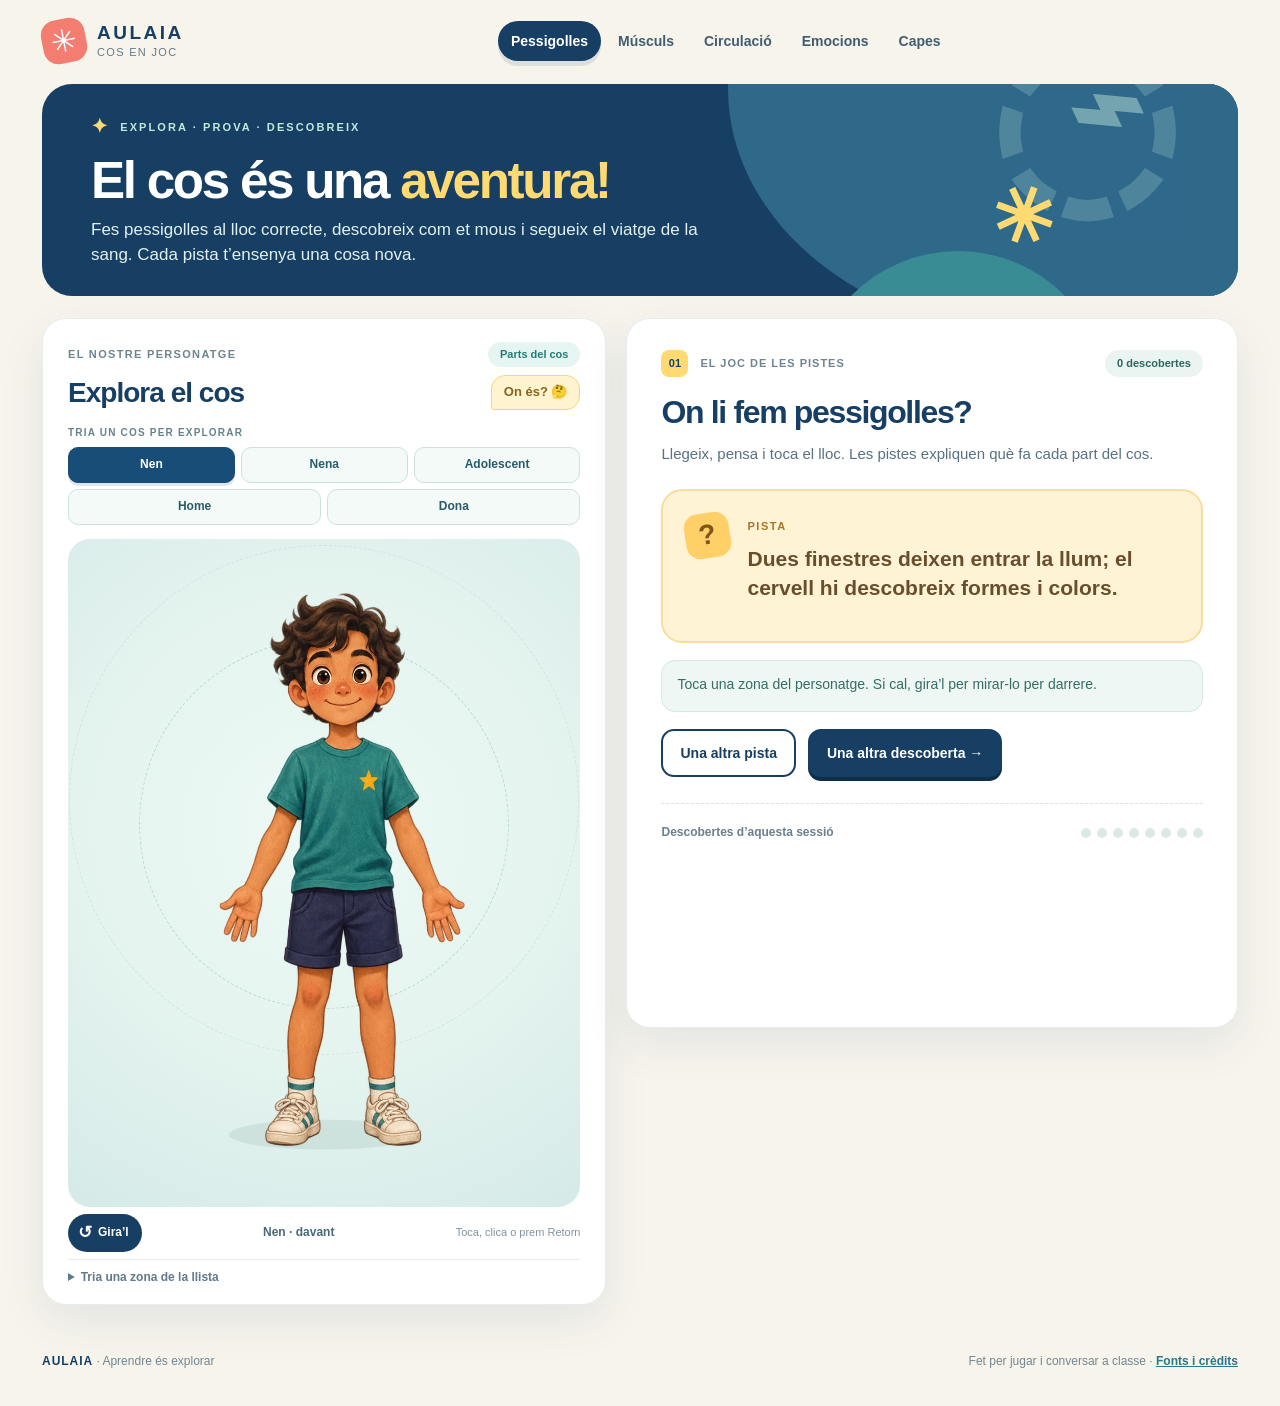
==== index.html @ cc62482b "Redraw characters and add five body choices" ====
<!doctype html>
<html lang="ca">
<head>
  <meta charset="utf-8">
  <meta name="viewport" content="width=device-width, initial-scale=1, viewport-fit=cover">
  <meta name="theme-color" content="#184d77">
  <meta name="description" content="Descobreix el cos humà jugant: pistes, músculs, circulació, emocions i capes creades per tu.">
  <link rel="manifest" href="./manifest.webmanifest">
  <link rel="icon" type="image/svg+xml" href="./icons/icon.svg">
  <link rel="apple-touch-icon" href="./icons/icon-192.png">
  <link rel="stylesheet" href="./styles.css">
  <title>Cos en joc · AULAIA</title>
</head>
<body data-mode="tickle">
  <a class="skip-link" href="#main">Salta al contingut</a>
  <header class="site-header">
    <div class="brand" aria-label="AULAIA, Cos en joc">
      <span class="brand-mark" aria-hidden="true">✳</span>
      <span class="brand-text"><strong>AULAIA</strong><small>Cos en joc</small></span>
    </div>
    <nav class="top-nav" aria-label="Activitats">
      <button class="nav-button is-active" type="button" data-mode="tickle" aria-current="page">Pessigolles</button>
      <button class="nav-button" type="button" data-mode="muscles">Músculs</button>
      <button class="nav-button" type="button" data-mode="circulation">Circulació</button>
      <button class="nav-button" type="button" data-mode="emotions">Emocions</button>
      <button class="nav-button" type="button" data-mode="layers">Capes</button>
    </nav>
    <button id="installButton" class="install-button" type="button" hidden>Instal·la l’app ↗</button>
  </header>

  <main id="main">
    <section class="hero" aria-label="Presentació">
      <div class="hero-copy">
        <div class="eyebrow"><span class="sparkle">✦</span> EXPLORA · PROVA · DESCOBREIX</div>
        <h1>El cos és una <em>aventura!</em></h1>
        <p>Fes pessigolles al lloc correcte, descobreix com et mous i segueix el viatge de la sang. Cada pista t’ensenya una cosa nova.</p>
      </div>
      <div class="hero-doodles" aria-hidden="true"><span>◌</span><span>✳</span><span>⌁</span></div>
    </section>

    <div class="app-layout">
      <section class="figure-card" aria-labelledby="figureTitle">
        <div class="card-topline"><span class="mini-label">EL NOSTRE PERSONATGE</span><span id="layerBadge" class="layer-badge">Parts del cos</span></div>
        <div class="figure-title-row"><h2 id="figureTitle">Explora el cos</h2><span class="figure-speech" id="figureSpeech" aria-live="polite">Hola! 👋</span></div>
        <div class="person-picker" role="group" aria-label="Tria el cos que vols explorar">
          <span class="person-picker-label">TRIA UN COS PER EXPLORAR</span>
          <button class="person-option is-active" type="button" data-person="nen" aria-pressed="true">Nen</button>
          <button class="person-option" type="button" data-person="nena" aria-pressed="false">Nena</button>
          <button class="person-option" type="button" data-person="adolescent" aria-pressed="false">Adolescent</button>
          <button class="person-option" type="button" data-person="home" aria-pressed="false">Home</button>
          <button class="person-option" type="button" data-person="dona" aria-pressed="false">Dona</button>
        </div>
        <div class="mobile-prompt" id="mobilePrompt"><div class="mobile-prompt-head"><span>PISTA PER TOCAR</span><button id="mobileExtraHintButton" type="button">＋ pista</button></div><p id="mobileClueText"></p><div id="mobileClueFeedback" class="mobile-feedback" role="status" aria-live="polite"></div><button id="mobileNextClueButton" class="mobile-next" type="button">Una altra descoberta →</button></div>
        <div class="body-stage" id="bodyStage" data-layer="body" data-view="front">
          <div class="stage-orbit orbit-one" aria-hidden="true"></div>
          <div class="stage-orbit orbit-two" aria-hidden="true"></div>
          <svg id="bodySvg" class="body-svg" viewBox="0 0 420 610" role="img" aria-labelledby="svgTitle svgDesc">
            <title id="svgTitle">Personatge del cos humà</title>
            <desc id="svgDesc">Toca una zona del personatge per respondre a la pista. Pots girar-lo per veure l’esquena.</desc>
            <defs>
              <linearGradient id="skin" x1="0" x2="1" y1="0" y2="1"><stop stop-color="#f4bd92"/><stop offset="1" stop-color="#e9a97e"/></linearGradient>
              <linearGradient id="shirt" x1="0" x2="1" y1="0" y2="1"><stop stop-color="#80d7c7"/><stop offset="1" stop-color="#55b9b5"/></linearGradient>
              <linearGradient id="shorts" x1="0" x2="1" y1="0" y2="1"><stop stop-color="#265f91"/><stop offset="1" stop-color="#184d77"/></linearGradient>
              <filter id="softShadow" x="-40%" y="-40%" width="180%" height="180%"><feDropShadow dx="0" dy="8" stdDeviation="8" flood-color="#184d77" flood-opacity=".16"/></filter>
            </defs>
            <ellipse cx="210" cy="585" rx="102" ry="16" fill="#c7ddd8" opacity=".7"/>
            <g id="frontArt" class="view-art">
              <svg class="character-frame" x="0" y="0" width="420" height="610" viewBox="0 0 768 1024" preserveAspectRatio="none"><image id="frontCharacter" class="character-art" href="./characters/nen.webp" x="0" y="0" width="1536" height="1024" preserveAspectRatio="none"/></svg>
              <g class="muscle-overlay" aria-hidden="true">
                <path class="muscle-shape muscle-deltoid" d="M159 153 Q147 163 140 188 Q151 203 164 204 L178 165 Z M259 153 Q272 163 279 188 Q269 203 255 204 L242 165 Z"/>
                <path class="muscle-shape muscle-biceps" d="M138 195 Q130 224 119 259 L134 266 Q147 235 153 210 Z M281 195 Q289 224 300 259 L285 266 Q272 235 266 210 Z"/>
                <path class="muscle-shape muscle-serratus" d="M170 203 L187 214 L180 229 L190 236 L181 250 L167 244 Z M250 203 L233 214 L240 229 L230 236 L239 250 L253 244 Z"/>
                <path class="muscle-shape muscle-forearm" d="M107 291 Q101 318 104 337 L121 341 Q128 316 126 293 Z M313 291 Q319 318 316 337 L299 341 Q292 316 294 293 Z"/>
                <path class="muscle-shape muscle-quads" d="M164 393 Q184 387 205 393 L203 446 Q187 453 169 446 Z M217 393 Q237 387 258 393 L253 446 Q235 453 219 446 Z"/>
              </g>
              <g class="circulation-overlay" aria-hidden="true">
                <path class="vessel vessel-red" d="M218 198 C225 168 228 145 231 120 M218 198 C252 197 296 225 313 279 L338 344 M218 200 C202 254 181 323 174 394 L173 549 M218 200 C235 253 247 321 249 394 L249 549 M214 200 C180 196 131 220 111 278 L82 344"/>
                <path class="vessel vessel-blue" d="M203 198 C195 169 192 145 190 120 M203 198 C169 197 122 220 108 278 L78 344 M203 200 C190 250 169 321 167 394 L166 549 M203 200 C219 251 238 321 241 394 L242 549 M206 200 C244 202 295 225 312 278 L341 344"/>
                <path d="M191 189 Q182 169 190 157 Q201 148 207 165 L208 192Z M226 190 Q237 171 229 157 Q218 149 213 165 L212 192Z" fill="#d4f0ee" stroke="#53b6b5" stroke-width="2"/>
                <path d="M210 199 C194 178 183 202 210 223 C237 202 226 178 210 199Z" fill="#ea6a65" stroke="#af494b" stroke-width="2"/>
                <g class="blood-motion"><circle r="5" fill="#4f82c3"><animateMotion class="flow-particle" dur="1.2s" repeatCount="indefinite" path="M166 549 C170 430 185 297 203 198"/></circle><circle r="5" fill="#4f82c3"><animateMotion class="flow-particle" dur="1.2s" repeatCount="indefinite" path="M203 198 C182 182 180 161 190 150"/></circle><circle r="5" fill="#ef6d68"><animateMotion class="flow-particle" dur="1.2s" repeatCount="indefinite" path="M229 151 C240 168 230 189 218 200"/></circle><circle r="5" fill="#ef6d68"><animateMotion class="flow-particle" dur="1.2s" repeatCount="indefinite" path="M218 200 C235 310 250 440 249 549"/></circle></g>
              </g>
              <g class="brain-overlay" aria-hidden="true"><path d="M177 61 Q172 41 191 38 Q201 30 211 36 Q225 31 235 44 Q248 48 244 64 Q252 78 236 87 Q230 100 214 94 Q201 101 188 91 Q172 88 176 73 Z" fill="#ed8e9e" stroke="#ae5c70" stroke-width="2"/><path d="M210 37 Q207 53 212 65 Q207 79 214 93 M185 56 Q198 53 198 68 M228 50 Q221 62 232 73" fill="none" stroke="#ae5c70" stroke-width="2" stroke-linecap="round"/></g>
            </g>
            <g id="backArt" class="view-art" aria-hidden="true">
              <svg class="character-frame" x="0" y="0" width="420" height="610" viewBox="768 0 768 1024" preserveAspectRatio="none"><image id="backCharacter" class="character-art" href="./characters/nen.webp" x="0" y="0" width="1536" height="1024" preserveAspectRatio="none"/></svg>
              <g class="muscle-overlay" aria-hidden="true"><path class="muscle-shape muscle-trapezius" d="M184 142 Q208 166 236 142 L258 188 L212 218 L162 188Z"/><path class="muscle-shape muscle-triceps" d="M137 196 L155 212 L130 269 L113 258Z M283 196 L265 212 L290 269 L307 258Z"/><path class="muscle-shape muscle-glutes" d="M164 331 Q186 322 208 339 L207 391 Q183 395 164 377Z M212 339 Q234 322 256 331 L256 377 Q237 395 213 391Z"/><path class="muscle-shape muscle-calves" d="M164 460 Q177 455 192 461 L188 539 L165 539Z M228 461 Q243 455 256 460 L255 539 L232 539Z"/></g>
              <g class="circulation-overlay" aria-hidden="true"><path class="vessel vessel-red" d="M218 198 C225 168 228 145 231 120 M218 198 C252 197 296 225 313 279 L338 344 M218 200 C202 254 181 323 174 394 L173 549 M218 200 C235 253 247 321 249 394 L249 549 M214 200 C180 196 131 220 111 278 L82 344"/><path class="vessel vessel-blue" d="M203 198 C195 169 192 145 190 120 M203 198 C169 197 122 220 108 278 L78 344 M203 200 C190 250 169 321 167 394 L166 549 M203 200 C219 251 238 321 241 394 L242 549 M206 200 C244 202 295 225 312 278 L341 344"/><path d="M210 199 C194 178 183 202 210 223 C237 202 226 178 210 199Z" fill="#ea6a65" stroke="#af494b" stroke-width="2"/><g class="blood-motion"><circle r="5" fill="#4f82c3"><animateMotion class="flow-particle" dur="1.2s" repeatCount="indefinite" path="M166 549 C170 430 185 297 203 198"/></circle><circle r="5" fill="#4f82c3"><animateMotion class="flow-particle" dur="1.2s" repeatCount="indefinite" path="M203 198 C182 182 180 161 190 150"/></circle><circle r="5" fill="#ef6d68"><animateMotion class="flow-particle" dur="1.2s" repeatCount="indefinite" path="M229 151 C240 168 230 189 218 200"/></circle><circle r="5" fill="#ef6d68"><animateMotion class="flow-particle" dur="1.2s" repeatCount="indefinite" path="M218 200 C235 310 250 440 249 549"/></circle></g></g>
            </g>
            <g id="customMarkers" aria-hidden="true"></g>
            <g id="hotspots"></g>
          </svg>
          <div class="tickle-pop" aria-hidden="true">He-he! ✨</div>
        </div>
        <div class="figure-footer">
          <button id="turnButton" class="round-action" type="button" aria-label="Gira el personatge">↺ <span>Gira’l</span></button>
          <span id="viewLabel" class="view-label">Nen · davant</span>
          <span class="figure-hint">Toca, clica o prem Retorn</span>
        </div>
        <details class="accessible-zones"><summary>Tria una zona de la llista</summary><div id="zoneButtons" class="zone-buttons"></div></details>
      </section>

      <div class="activity-column">
        <section id="ticklePanel" class="activity-panel" data-panel="tickle" aria-labelledby="tickleTitle">
          <div class="activity-kicker"><span class="number-pill">01</span> EL JOC DE LES PISTES <span class="score-pill" id="scorePill">0 descobertes</span></div>
          <h2 id="tickleTitle">On li fem pessigolles?</h2>
          <p class="panel-lead">Llegeix, pensa i toca el lloc. Les pistes expliquen què fa cada part del cos.</p>
          <div class="clue-card"><div class="clue-icon" aria-hidden="true">?</div><div><span class="clue-label">PISTA</span><p id="clueText"></p></div></div>
          <div id="clueFeedback" class="feedback" role="status" aria-live="polite">Toca una zona del personatge.</div>
          <div class="panel-actions"><button id="extraHintButton" class="secondary-button" type="button">Una altra pista</button><button id="nextClueButton" class="primary-button" type="button">Una altra descoberta →</button></div>
          <div class="progress-row"><span>Descobertes d’aquesta sessió</span><div id="progressDots" class="progress-dots" aria-hidden="true"></div></div>
        </section>

        <section id="musclesPanel" class="activity-panel" data-panel="muscles" aria-labelledby="musclesTitle" hidden>
          <div class="activity-kicker"><span class="number-pill">02</span> COM ENS MOVEM</div>
          <h2 id="musclesTitle">El pot de galetes és dalt de tot!</h2>
          <p class="panel-lead">Un moviment necessita un equip de músculs. Tria els que hi ajuden en cada moment.</p>
          <div class="story-strip"><span aria-hidden="true">🍪</span><p id="muscleStory"></p></div>
          <div class="step-tabs" role="group" aria-label="Moments del moviment"><button id="muscleStep1" class="step-button is-active" type="button" data-step="0">1 · Arribar-hi</button><button id="muscleStep2" class="step-button" type="button" data-step="1">2 · Agafar i acostar</button></div>
          <fieldset class="muscle-options"><legend id="muscleQuestion">Quins músculs t’ajuden?</legend><div id="muscleChoices" class="choice-grid"></div></fieldset>
          <button id="checkMusclesButton" class="primary-button full" type="button">Comprova l’equip →</button>
          <div id="muscleFeedback" class="feedback muscle-feedback" role="status" aria-live="polite">Pots seleccionar més d’una resposta.</div>
          <p class="tiny-note">Parlem dels músculs principals d’aquest gest; el cos en fa treballar molts més.</p>
        </section>

        <section id="circulationPanel" class="activity-panel" data-panel="circulation" aria-labelledby="circulationTitle" hidden>
          <div class="activity-kicker"><span class="number-pill">03</span> EL VIATGE DE LA SANG</div>
          <h2 id="circulationTitle">Un circuit que no s’atura</h2>
          <p class="panel-lead">El cor empeny la sang cap als pulmons i cap a tot el cos. Mou el control per veure com canvia el ritme dels batecs.</p>
          <div class="heart-control"><div class="heart-pulse" aria-hidden="true">♥</div><div class="rate-readout"><strong><span id="bpmValue">90</span> <small>bpm</small></strong><span>batecs per minut</span></div><input id="bpmSlider" type="range" min="60" max="150" value="90" step="5" aria-label="Batecs per minut"><div class="slider-labels"><span>més tranquil</span><span>més ràpid</span></div></div>
          <div class="flow-card" aria-label="Camí simplificat de la sang"><div class="flow-line flow-blue"><span>Cos</span><b>→</b><span>Venes</span><b>→</b><span>Cor dret</span><b>→</b><span>Artèria pulmonar</span><b>→</b><span>Pulmons</span></div><div class="flow-line flow-red"><span>Pulmons</span><b>→</b><span>Venes pulmonars</span><b>→</b><span>Cor esquerre</span><b>→</b><span>Artèries</span><b>→</b><span>Cos</span></div></div>
          <div class="fact-box"><strong>Sabies que…?</strong><p id="bpmFact">El cor batega una vegada i una altra. Si el ritme canvia, el recorregut de la sang continua sent el mateix.</p></div>
          <p class="tiny-note">Les artèries surten del cor i les venes hi tornen. El blau i el vermell són colors d’un esquema: la sang no és blava. El control és una simulació, no una mesura del teu pols.</p>
        </section>

        <section id="emotionsPanel" class="activity-panel" data-panel="emotions" aria-labelledby="emotionsTitle" hidden>
          <div class="activity-kicker"><span class="number-pill">04</span> CERVELL I EMOCIONS</div>
          <h2 id="emotionsTitle">Un soroll al pati! Què passa?</h2>
          <p class="panel-lead">Cau una pilota i fa un soroll fort. Diverses parts del cervell comparteixen informació. Relaciona cada pista amb la seva tasca.</p>
          <div class="brain-situation"><span aria-hidden="true">💥</span><span>«PAM!» Una pilota ha caigut darrere teu.</span></div>
          <div id="brainMatch" class="brain-match"></div>
          <button id="checkBrainButton" class="primary-button full" type="button">Comprova les relacions →</button>
          <div id="brainFeedback" class="feedback" role="status" aria-live="polite">Tria una resposta per a cada part.</div>
          <div class="fact-box"><strong>Una idea important</strong><p>Les emocions no tenen un únic “botó”. El cervell treballa en xarxa i el cos també ens dona pistes, com un batec més ràpid.</p></div>
        </section>

        <section id="layersPanel" class="activity-panel" data-panel="layers" aria-labelledby="layersTitle" hidden>
          <div class="activity-kicker"><span class="number-pill">05</span> EL TEU LABORATORI</div>
          <h2 id="layersTitle">Mira el cos per capes</h2>
          <p class="panel-lead">Cada capa és una manera de mirar el mateix cos. També pots inventar-ne una i posar-hi punts d’aprenentatge.</p>
          <div id="layerList" class="layer-list"></div>
          <div id="layerDetail" class="layer-detail"></div>
          <details class="create-layer"><summary>＋ Crea una capa nova</summary><form id="newLayerForm" class="layer-form"><label>Nom de la capa<input name="name" maxlength="32" required placeholder="Per exemple, els ossos"></label><label>Què aprendrem?<textarea name="description" maxlength="160" required rows="2" placeholder="Una frase curta per explicar aquesta capa"></textarea></label><label>Color dels punts<input name="color" type="color" value="#8056c6"></label><button class="primary-button" type="submit">Crea la capa</button></form></details>
          <div class="share-row"><button id="exportLayersButton" class="text-button" type="button">Descarrega les meves capes ↓</button><label class="text-button import-label">Importa capes ↑<input id="importLayersInput" type="file" accept="application/json,.json" hidden></label></div>
          <p class="tiny-note">Les capes que crees es guarden en aquest dispositiu. Descarrega-les si les vols conservar o compartir.</p>
        </section>
      </div>
    </div>
  </main>
  <footer class="site-footer"><span><strong>AULAIA</strong> · Aprendre és explorar</span><span>Fet per jugar i conversar a classe · <a href="./credits.html">Fonts i crèdits</a></span></footer>
  <script src="./app.js" defer></script>
</body>
</html>
---- styles.css ----
@font-face{font-family:TrebuchetFallback;src:local("Trebuchet MS")}
:root{--navy:#173f63;--navy2:#244c6c;--ink:#243d52;--muted:#627988;--paper:#f7f4ec;--cream:#fffaf0;--white:#fff;--mint:#d9f0e8;--mint-dark:#318e83;--coral:#f47d72;--sun:#ffda73;--line:#d9e7e7;--shadow:0 16px 45px rgba(24,77,119,.09);--round:24px}
*{box-sizing:border-box}
html{scroll-behavior:smooth}
body{margin:0;background:var(--paper);color:var(--ink);font-family:TrebuchetFallback,"Trebuchet MS",Verdana,Arial,sans-serif;font-size:16px;line-height:1.45;overflow-x:hidden}
button,input,select,textarea{font:inherit}
button{cursor:pointer}
button:focus-visible,input:focus-visible,select:focus-visible,textarea:focus-visible,summary:focus-visible,.hotspot:focus-visible{outline:3px solid #f2a31d;outline-offset:4px}
button:disabled{cursor:not-allowed;opacity:.55}
[hidden]{display:none!important}
.skip-link{position:absolute;left:12px;top:-70px;z-index:100;background:#fff;padding:12px 18px;border-radius:10px;color:var(--navy)}
.skip-link:focus{top:12px}
.site-header{min-height:82px;display:flex;align-items:center;gap:30px;max-width:1440px;margin:0 auto;padding:14px 42px}
.brand{display:flex;align-items:center;gap:11px;color:var(--navy);flex:0 0 auto}
.brand-mark{display:grid;place-items:center;width:44px;height:44px;color:#fff;background:var(--coral);border-radius:15px;font-size:31px;line-height:1;transform:rotate(-11deg)}
.brand-text{display:flex;flex-direction:column;line-height:1.08;letter-spacing:.03em}.brand-text strong{font-size:19px;letter-spacing:.13em}.brand-text small{font-size:11px;text-transform:uppercase;letter-spacing:.12em;margin-top:4px;color:var(--muted)}
.top-nav{display:flex;gap:4px;margin:auto;justify-content:center;align-items:center;flex-wrap:wrap}
.nav-button{border:0;background:transparent;color:#415d71;padding:10px 13px;border-radius:100px;font-weight:700;font-size:14px;white-space:nowrap}.nav-button:hover{background:#e8efeb}.nav-button.is-active{background:var(--navy);color:#fff;box-shadow:0 5px 0 rgba(24,77,119,.12)}
.install-button{border:1.5px solid var(--navy);background:#fff;color:var(--navy);font-size:13px;padding:9px 13px;font-weight:800;border-radius:13px;white-space:nowrap}
main{max-width:1440px;margin:0 auto;padding:0 42px 48px}
.hero{position:relative;overflow:hidden;display:flex;align-items:center;min-height:204px;border-radius:30px;background:var(--navy);color:#fff;padding:28px 49px;margin:2px 0 22px;isolation:isolate}
.hero:before{content:"";position:absolute;width:650px;height:500px;right:-140px;top:-245px;border-radius:50%;background:#2e698a;z-index:-1}.hero:after{content:"";position:absolute;width:300px;height:300px;right:130px;bottom:-255px;border-radius:50%;background:#398b94;z-index:-1}
.hero-copy{max-width:710px;z-index:1}.eyebrow{font-size:11px;letter-spacing:.19em;font-weight:900;color:#c1e9dd}.sparkle{font-size:20px;vertical-align:-2px;margin-right:5px;color:var(--sun)}
h1,h2,h3,p{margin-top:0}.hero h1{font-size:clamp(34px,4vw,61px);letter-spacing:-.045em;line-height:1.04;margin:13px 0 11px;font-weight:900}.hero h1 em{color:var(--sun);font-style:normal}.hero p{max-width:640px;color:#e1f1ef;font-size:17px;margin-bottom:0}
.hero-doodles{position:absolute;right:2%;top:0;bottom:0;width:34%;pointer-events:none}.hero-doodles span{position:absolute;color:#b9e2d4;font-weight:900;line-height:1}.hero-doodles span:nth-child(1){font-size:220px;top:-76px;right:35px;opacity:.24}.hero-doodles span:nth-child(2){font-size:75px;top:96px;right:160px;color:var(--sun);transform:rotate(20deg)}.hero-doodles span:nth-child(3){font-size:120px;top:-36px;right:75px;transform:rotate(-25deg);opacity:.5}
.app-layout{display:grid;grid-template-columns:minmax(370px,.96fr) minmax(440px,1.04fr);gap:20px;align-items:stretch}
.figure-card,.activity-panel{background:var(--white);border-radius:var(--round);box-shadow:var(--shadow);border:1px solid #e7eded}
.figure-card{padding:23px 25px 18px;display:flex;flex-direction:column;min-height:710px}
.card-topline,.figure-title-row,.figure-footer,.activity-kicker,.panel-actions,.progress-row,.share-row{display:flex;align-items:center;justify-content:space-between;gap:12px}
.mini-label,.activity-kicker{color:#6d8491;font-size:11px;font-weight:900;letter-spacing:.12em}.layer-badge{border-radius:100px;background:#e5f5f1;color:#257c76;padding:5px 12px;font-size:11px;font-weight:900;white-space:nowrap}
.figure-title-row{margin:8px 0 2px}.figure-title-row h2{font-size:28px;line-height:1.15;letter-spacing:-.035em;margin:0;color:var(--navy)}.figure-speech{position:relative;background:#fff4cf;border:1.5px solid #f5d77c;color:#87651d;border-radius:14px 14px 14px 3px;padding:7px 12px;font-size:13px;font-weight:800;white-space:nowrap;max-width:46%;overflow:hidden;text-overflow:ellipsis}
.person-picker{display:grid;grid-template-columns:repeat(6,minmax(0,1fr));gap:6px;margin:14px 0 2px}.person-picker-label{grid-column:1/-1;font-size:10px;font-weight:900;letter-spacing:.12em;color:#66838b}.person-option{grid-column:span 2;min-height:36px;border:1.5px solid #cde2dd;border-radius:10px;background:#f4faf8;color:#285c69;font-size:12px;font-weight:900;padding:6px 4px;transition:background .15s,transform .15s}.person-option:nth-of-type(4),.person-option:nth-of-type(5){grid-column:span 3}.person-option:hover{background:#e6f6ef;transform:translateY(-1px)}.person-option.is-active{background:#184d77;border-color:#184d77;color:#fff;box-shadow:0 3px 0 rgba(24,77,119,.14)}
.mobile-prompt{display:none}
.body-stage{position:relative;display:grid;place-items:center;flex:1;min-height:515px;overflow:hidden;border-radius:22px;background:radial-gradient(circle at 50% 43%,#edf9f4 0,#e5f4ef 50%,#d5eae8 100%);margin-top:12px;--tickle-duration:.6s}
.stage-orbit{position:absolute;border:1.5px dashed rgba(60,139,137,.27);border-radius:50%;width:370px;height:370px;top:15%;left:50%;transform:translateX(-50%)}.orbit-two{width:510px;height:510px;top:1%;opacity:.48}
.body-svg{position:relative;z-index:1;height:min(100%,570px);width:100%;max-width:460px;display:block;overflow:visible;touch-action:manipulation}
.character-frame{overflow:hidden;pointer-events:none}.character-art{opacity:1;transition:opacity .2s ease}
.body-stage[data-view=front] #backArt,.body-stage[data-view=back] #frontArt{display:none}
.body-stage[data-layer=body] .muscle-overlay,.body-stage[data-layer=body] .circulation-overlay,.body-stage[data-layer=body] .brain-overlay,.body-stage[data-layer=custom] .muscle-overlay,.body-stage[data-layer=custom] .circulation-overlay,.body-stage[data-layer=custom] .brain-overlay{display:none}
.body-stage[data-layer=muscles] .clothes,.body-stage[data-layer=circulation] .clothes,.body-stage[data-layer=brain] .clothes{opacity:.13}
.body-stage[data-layer=muscles] .character-art,.body-stage[data-layer=circulation] .character-art,.body-stage[data-layer=brain] .character-art{opacity:.27}
.body-stage[data-layer=muscles] .circulation-overlay,.body-stage[data-layer=muscles] .brain-overlay,.body-stage[data-layer=circulation] .muscle-overlay,.body-stage[data-layer=circulation] .brain-overlay,.body-stage[data-layer=brain] .circulation-overlay,.body-stage[data-layer=brain] .muscle-overlay{display:none}
.muscle-shape{fill:#ee795e;stroke:#b85149;stroke-width:2;opacity:.76}.muscle-trapezius{fill:#f2916f}.muscle-glutes{fill:#e96970}.muscle-forearm{fill:#f4ad66}.muscle-quads,.muscle-calves{fill:#e99169}
body[data-mode=muscles] .body-stage.show-muscle-answer .muscle-shape{opacity:.18}body[data-mode=muscles] .body-stage.show-muscle-answer .muscle-shape.is-answer{opacity:1;stroke-width:3;filter:drop-shadow(0 0 5px rgba(244,125,114,.75))}
.vessel{fill:none;stroke-width:5;stroke-linecap:round;stroke-linejoin:round;opacity:.8}.vessel-red{stroke:#ec615d}.vessel-blue{stroke:#5486c5}
.body-stage[data-layer=circulation] .vessel{animation:vesselPulse var(--flow-duration,1.2s) ease-in-out infinite}
.blood-motion circle{filter:drop-shadow(0 0 4px #fff)}
@keyframes vesselPulse{0%,100%{opacity:.48;stroke-width:4}50%{opacity:1;stroke-width:6}}
.hotspot{cursor:pointer;outline:none}.hotspot .hit-area{fill:transparent;stroke:transparent;stroke-width:1}.hotspot .hit-ring{fill:#ffda73;stroke:#e49b37;stroke-width:2;opacity:0;pointer-events:none;transform-box:fill-box;transform-origin:center;transition:opacity .15s ease,transform .15s ease}.hotspot:hover .hit-ring,.hotspot:focus-visible .hit-ring,.hotspot.is-highlighted .hit-ring{opacity:.7;transform:scale(1.16)}.hotspot.is-correct .hit-ring{fill:#7dd4b8;stroke:#318e83;opacity:.85;transform:scale(1.3)}.hotspot.is-wrong .hit-ring{fill:#ffad9c;stroke:#d25a50;opacity:.75}
.hotspot-label{fill:#173f63;font-size:11px;font-weight:900;paint-order:stroke;stroke:#fff;stroke-width:3px;opacity:0;pointer-events:none}.hotspot:hover .hotspot-label,.hotspot:focus-visible .hotspot-label{opacity:1}
.custom-marker{pointer-events:none}.custom-marker circle{stroke:#fff;stroke-width:3;filter:drop-shadow(0 2px 3px rgba(23,63,99,.3))}.custom-marker text{fill:#fff;font-size:11px;font-weight:900;text-anchor:middle;dominant-baseline:middle}
.body-stage.is-tickled .body-svg{animation:wiggle .55s ease-in-out}.body-stage.is-tickled .tickle-pop{opacity:1;transform:translate(-50%,-15px) rotate(-7deg)}
.tickle-pop{position:absolute;z-index:3;left:52%;top:25%;background:var(--sun);color:var(--navy);padding:7px 13px;border-radius:14px;font-weight:900;opacity:0;transform:translate(-50%,5px) rotate(-7deg);transition:.25s;pointer-events:none}
@keyframes wiggle{0%,100%{transform:rotate(0)}20%{transform:rotate(-2deg)}40%{transform:rotate(2deg)}60%{transform:rotate(-1.5deg)}80%{transform:rotate(1.5deg)}}
.figure-footer{min-height:52px}.round-action{display:flex;align-items:center;gap:6px;border:0;background:var(--navy);color:#fff;padding:7px 13px 7px 10px;border-radius:100px;font-size:17px;font-weight:900}.round-action span{font-size:12px}.view-label{color:#486879;font-size:12px;font-weight:800}.figure-hint{font-size:11px;color:#8194a0}
.accessible-zones{border-top:1px solid #e7eeee;padding-top:9px;font-size:12px;color:var(--muted)}.accessible-zones summary{cursor:pointer;font-weight:800}.zone-buttons{display:flex;flex-wrap:wrap;gap:6px;padding:12px 0 4px}.zone-buttons button{border:1px solid var(--line);color:var(--navy);background:#f6fbf8;padding:6px 10px;border-radius:9px;font-size:12px;font-weight:700}
.activity-column{min-width:0}.activity-panel{padding:31px 34px;min-height:710px}.activity-kicker{justify-content:flex-start;letter-spacing:.09em}.number-pill{display:grid;place-items:center;background:var(--sun);color:var(--navy);border-radius:8px;width:27px;height:27px;font-size:11px;letter-spacing:0}.score-pill{margin-left:auto;background:#eaf5f1;border-radius:100px;color:#378b7d;padding:6px 12px;font-size:11px;letter-spacing:0;white-space:nowrap}
.activity-panel h2{color:var(--navy);font-size:clamp(26px,2.5vw,38px);letter-spacing:-.042em;line-height:1.1;margin:18px 0 11px}.panel-lead{font-size:15px;color:#587183;line-height:1.55;max-width:620px;margin-bottom:22px}
.clue-card{display:flex;gap:17px;align-items:flex-start;background:#fff3d6;border:2px solid #f7dd9e;border-radius:21px;padding:22px;margin:24px 0 17px;min-height:154px}.clue-icon{display:grid;place-items:center;flex:0 0 auto;background:#ffcf68;color:#7d571d;border-radius:14px;width:45px;height:45px;font-size:28px;font-weight:900;transform:rotate(-9deg)}.clue-label{font-size:11px;letter-spacing:.14em;font-weight:900;color:#a77625}.clue-card p{font-size:clamp(17px,1.7vw,21px);line-height:1.38;font-weight:800;color:#684e2c;margin:9px 0 0}
.feedback{border-radius:14px;background:#eef7f3;border:1px solid #d6e9e2;color:#356d66;padding:13px 15px;font-size:14px;min-height:52px}.feedback.is-success{background:#e4f7eb;border-color:#9eddbc;color:#23684c}.feedback.is-error{background:#fff0eb;border-color:#f4c4b6;color:#a4413d}.feedback strong{color:inherit}.feedback p{margin:5px 0 0}.feedback .little-hint{display:block;margin-top:5px;font-size:13px}
.panel-actions{margin-top:17px;justify-content:flex-start;flex-wrap:wrap}.primary-button,.secondary-button{border-radius:13px;padding:12px 17px;font-weight:900;font-size:14px;border:2px solid var(--navy);transition:transform .15s ease,box-shadow .15s ease}.primary-button{background:var(--navy);color:#fff;box-shadow:0 4px 0 #0e2f4c}.secondary-button{background:#fff;color:var(--navy)}.primary-button:hover,.secondary-button:hover{transform:translateY(-2px)}.primary-button:active,.secondary-button:active{transform:translateY(2px);box-shadow:none}.primary-button.full{width:100%;margin:14px 0}.progress-row{margin-top:26px;padding-top:20px;border-top:1px dashed #d8e4e2;color:#6b808e;font-size:12px;font-weight:800}.progress-dots{display:flex;gap:6px}.progress-dots i{width:10px;height:10px;border-radius:50%;background:#dbe9e5}.progress-dots i.filled{background:var(--coral)}
.story-strip,.brain-situation{display:flex;align-items:center;gap:14px;background:#eaf6f5;border-radius:17px;padding:13px 17px;margin:18px 0}.story-strip span{font-size:38px}.story-strip p{margin:0;color:#385e6c;font-weight:700}.step-tabs{display:flex;gap:7px;background:#f1f5f5;border-radius:13px;padding:5px}.step-button{flex:1;border:0;background:transparent;padding:10px 6px;border-radius:9px;color:#587183;font-weight:900;font-size:13px}.step-button.is-active{background:#fff;color:var(--navy);box-shadow:0 3px 11px rgba(23,63,99,.1)}
.muscle-options{border:0;padding:0;margin:20px 0 0}.muscle-options legend{font-size:14px;color:var(--navy);font-weight:900;margin-bottom:10px}.choice-grid{display:grid;grid-template-columns:1fr 1fr;gap:9px}.choice{position:relative;display:flex;align-items:center;gap:8px;min-height:48px;padding:9px 11px;background:#f9fbfa;border:1.5px solid #dae8e6;border-radius:12px;color:#385365;font-weight:800;font-size:13px;cursor:pointer}.choice:hover{background:#f0f8f4}.choice input{width:18px;height:18px;accent-color:#237b78;flex:0 0 auto}.choice.is-correct{border-color:#73c49a;background:#e4f7eb}.choice.is-missed{border-color:#e7b465;background:#fff4dc}.choice.is-wrong{border-color:#efa39b;background:#fff0eb}.tiny-note{font-size:11px;line-height:1.5;color:#788c98;margin:14px 0 0}
.heart-control{display:grid;grid-template-columns:65px 1fr;column-gap:16px;align-items:center;padding:16px 18px;border-radius:19px;background:#fff1ee;border:1.5px solid #f2d6d1;margin:20px 0}.heart-pulse{display:grid;place-items:center;width:59px;height:59px;border-radius:17px;background:#f87774;color:#fff;font-size:33px;line-height:1;transform-origin:center;animation:heartBeat var(--beat-duration,.67s) ease-in-out infinite}.rate-readout{display:flex;flex-direction:column;color:#9a4c4b;font-size:12px;font-weight:800}.rate-readout strong{font-size:33px;line-height:1;color:#7b3439}.rate-readout small{font-size:13px}.heart-control input{grid-column:1/-1;width:100%;margin:15px 0 2px;accent-color:#ef6a66}.slider-labels{grid-column:1/-1;display:flex;justify-content:space-between;color:#aa7370;font-size:11px;font-weight:800}
@keyframes heartBeat{0%,100%{transform:scale(1)}12%{transform:scale(1.12)}28%{transform:scale(1)}43%{transform:scale(1.07)}58%{transform:scale(1)}}
.flow-card{background:#f7faf8;border:1px solid #e0eae8;border-radius:18px;padding:15px;display:grid;gap:7px}.flow-line{display:flex;flex-wrap:wrap;align-items:center;gap:6px;font-size:12px;font-weight:900}.flow-line span{padding:6px 9px;background:#e6f0fa;color:#2b5f9a;border-radius:100px}.flow-line b{color:#6690bc;font-size:15px}.flow-red span{background:#ffebeb;color:#b95354}.flow-red b{color:#df7470}.fact-box{background:#eaf7e9;border-radius:16px;border-left:4px solid #72bd83;padding:13px 16px;margin-top:17px;color:#3d6b4c;font-size:13px}.fact-box p{margin:4px 0 0;line-height:1.45}
.brain-situation{background:#f1ebfb;color:#574480;font-weight:800}.brain-situation span:first-child{font-size:29px}.brain-match{display:grid;gap:10px;margin:17px 0}.brain-row{border:1.5px solid #e1e4f0;background:#fbfaff;border-radius:15px;padding:11px 13px}.brain-row label{display:flex;align-items:center;gap:10px;font-weight:900;color:#58477d;font-size:13px}.brain-icon{display:grid;place-items:center;width:30px;height:30px;border-radius:9px;background:#e7ddfa;font-size:15px}.brain-row select{display:block;width:100%;margin-top:8px;border:1px solid #c9c4dd;border-radius:9px;background:#fff;padding:8px 10px;color:#3e475a;font-size:12px}.brain-row.is-correct{border-color:#8ccf9e;background:#eef9f0}.brain-row.is-wrong{border-color:#eba49b;background:#fff1ef}
.layer-list{display:grid;grid-template-columns:1fr 1fr;gap:9px;margin-top:18px}.layer-item{display:flex;align-items:center;gap:10px;text-align:left;border:1.5px solid #e0e9e8;border-radius:14px;background:#f9fbf9;padding:11px;min-height:65px;color:#355365;font-weight:900;font-size:13px}.layer-item:hover{background:#f1f9f5}.layer-item.is-active{border-color:#318e83;background:#e9f7f2}.layer-swatch{display:grid;place-items:center;flex:0 0 33px;width:33px;height:33px;border-radius:10px;background:#d7eee8;color:#287d78;font-size:17px}.layer-item small{display:block;color:#77919d;font-size:10px;font-weight:700}.layer-detail{margin-top:15px;border-radius:16px;padding:15px;background:#f4f8f8;border:1px solid #e4eeee;color:#526c7a;font-size:13px;min-height:72px}.layer-detail h3{font-size:16px;color:var(--navy);margin:0 0 5px}.layer-detail p{margin:0 0 10px}.layer-detail ul{margin:7px 0;padding-left:20px}.layer-detail li{margin:5px 0}.layer-detail strong{color:#2d5b70}
.create-layer{margin-top:16px;border:1.5px dashed #7dbcb2;border-radius:14px;background:#f8fcf9;padding:11px 14px;color:#267c76}.create-layer summary{font-weight:900;cursor:pointer;list-style:none}.create-layer summary::-webkit-details-marker{display:none}.layer-form{display:grid;gap:10px;margin-top:13px}.layer-form label,.point-form label{display:grid;gap:5px;font-size:12px;color:#567383;font-weight:900}.layer-form input:not([type=color]),.layer-form textarea,.point-form input,.point-form select{width:100%;border:1px solid #bfd5d1;background:#fff;border-radius:9px;padding:8px 10px;color:var(--ink);font-size:13px}.layer-form input[type=color]{border:1px solid #bfd5d1;background:#fff;width:70px;height:35px;border-radius:8px;padding:3px}.layer-form button,.point-form button{justify-self:start}.point-form{display:grid;gap:9px;margin:13px 0;padding:13px;background:#fff;border:1px dashed #c7dddd;border-radius:12px}.point-list{display:grid;gap:6px}.point-entry{display:flex;align-items:flex-start;justify-content:space-between;gap:8px;background:#fff;border-radius:9px;padding:8px 10px}.point-entry button,.delete-layer-button{border:0;background:none;color:#b34e50;font-weight:900;padding:0 4px}.delete-layer-button{margin-top:8px;font-size:12px}.share-row{justify-content:flex-start;flex-wrap:wrap;margin-top:15px}.text-button{background:none;border:0;padding:4px 0;color:#2b6f88;font-size:12px;font-weight:900;text-decoration:underline;text-underline-offset:3px;cursor:pointer}.import-label input{display:none}
.site-footer{max-width:1440px;padding:0 42px 35px;margin:auto;display:flex;justify-content:space-between;gap:16px;color:#728794;font-size:12px}.site-footer strong{color:var(--navy);letter-spacing:.08em}.site-footer a{color:#2e768a;font-weight:800}
@media(max-width:1050px){.site-header{padding:14px 25px;gap:18px}.nav-button{padding:8px 10px;font-size:12px}main{padding:0 25px 40px}.app-layout{grid-template-columns:minmax(330px,.85fr) minmax(390px,1.15fr)}.figure-card,.activity-panel{padding:22px}.site-footer{padding-left:25px;padding-right:25px}}
@media(max-width:800px){.site-header{display:grid;grid-template-columns:1fr auto;gap:12px;padding:13px 18px}.top-nav{grid-column:1/-1;grid-row:2;justify-content:flex-start;overflow-x:auto;flex-wrap:nowrap;width:100%;padding:0 0 4px}.install-button{justify-self:end}.hero{padding:27px 27px;min-height:180px}.hero-doodles{opacity:.6}.app-layout{display:block}.figure-card{min-height:unset;margin-bottom:17px}.body-stage{min-height:500px}.activity-panel{min-height:unset}.site-footer{padding:0 18px 28px}main{padding:0 18px 36px}body[data-mode=tickle] .mobile-prompt{display:block;position:sticky;top:6px;z-index:5;border:1.5px solid #ebd18c;background:#fff6dc;border-radius:14px;padding:10px 12px;margin:10px 0 0;box-shadow:0 4px 16px rgba(24,77,119,.1)}.mobile-prompt-head{display:flex;align-items:center;justify-content:space-between;gap:8px;color:#a07629;font-size:10px;letter-spacing:.12em;font-weight:900}.mobile-prompt-head button{border:0;border-radius:8px;background:#ffda73;color:#63471d;padding:4px 8px;font-size:11px;font-weight:900}.mobile-prompt p{margin:6px 0 4px;color:#6a4e2a;font-size:14px;font-weight:900;line-height:1.3}.mobile-feedback{font-size:11px;color:#657e74}.mobile-feedback.is-success{color:#24744a}.mobile-feedback.is-error{color:#ab4740}.mobile-feedback p{font-size:11px;font-weight:700;margin:3px 0}.mobile-next{border:0;background:transparent;color:#245e80;text-decoration:underline;text-underline-offset:2px;padding:3px 0 0;font-size:11px;font-weight:900}}
@media(max-width:520px){.site-header{padding:11px 13px}.brand-mark{width:37px;height:37px;font-size:26px}.brand-text strong{font-size:16px}.brand-text small{font-size:9px}.install-button{font-size:11px;padding:7px 9px}.top-nav{margin:0}.nav-button{font-size:12px}main{padding:0 10px 30px}.hero{padding:23px 20px;min-height:193px;border-radius:21px;margin-bottom:12px}.hero p{font-size:13px;max-width:300px}.hero-doodles{right:-15%;opacity:.42}.figure-card,.activity-panel{border-radius:19px;padding:18px}.figure-title-row h2{font-size:23px}.figure-speech{font-size:11px;padding:6px 8px}.body-stage{min-height:440px;max-height:520px}.body-svg{max-height:500px}.stage-orbit{width:300px;height:300px}.orbit-two{width:390px;height:390px}.figure-hint{display:none}.activity-panel h2{font-size:29px}.clue-card{padding:17px;gap:12px;min-height:135px}.clue-card p{font-size:17px}.choice-grid,.layer-list{grid-template-columns:1fr}.site-footer{display:grid;gap:5px;padding-left:15px;padding-right:15px}}
@media(prefers-reduced-motion:reduce){html{scroll-behavior:auto}*,*:before,*:after{animation-duration:.001ms!important;transition-duration:.001ms!important}.blood-motion{display:none}}
.score-pill{color:#2c665f}.tiny-note{color:#526774}.layer-item small{color:#4f6570}
@media(max-width:800px){.mobile-prompt-head{color:#805815}.mobile-feedback{color:#526774}}
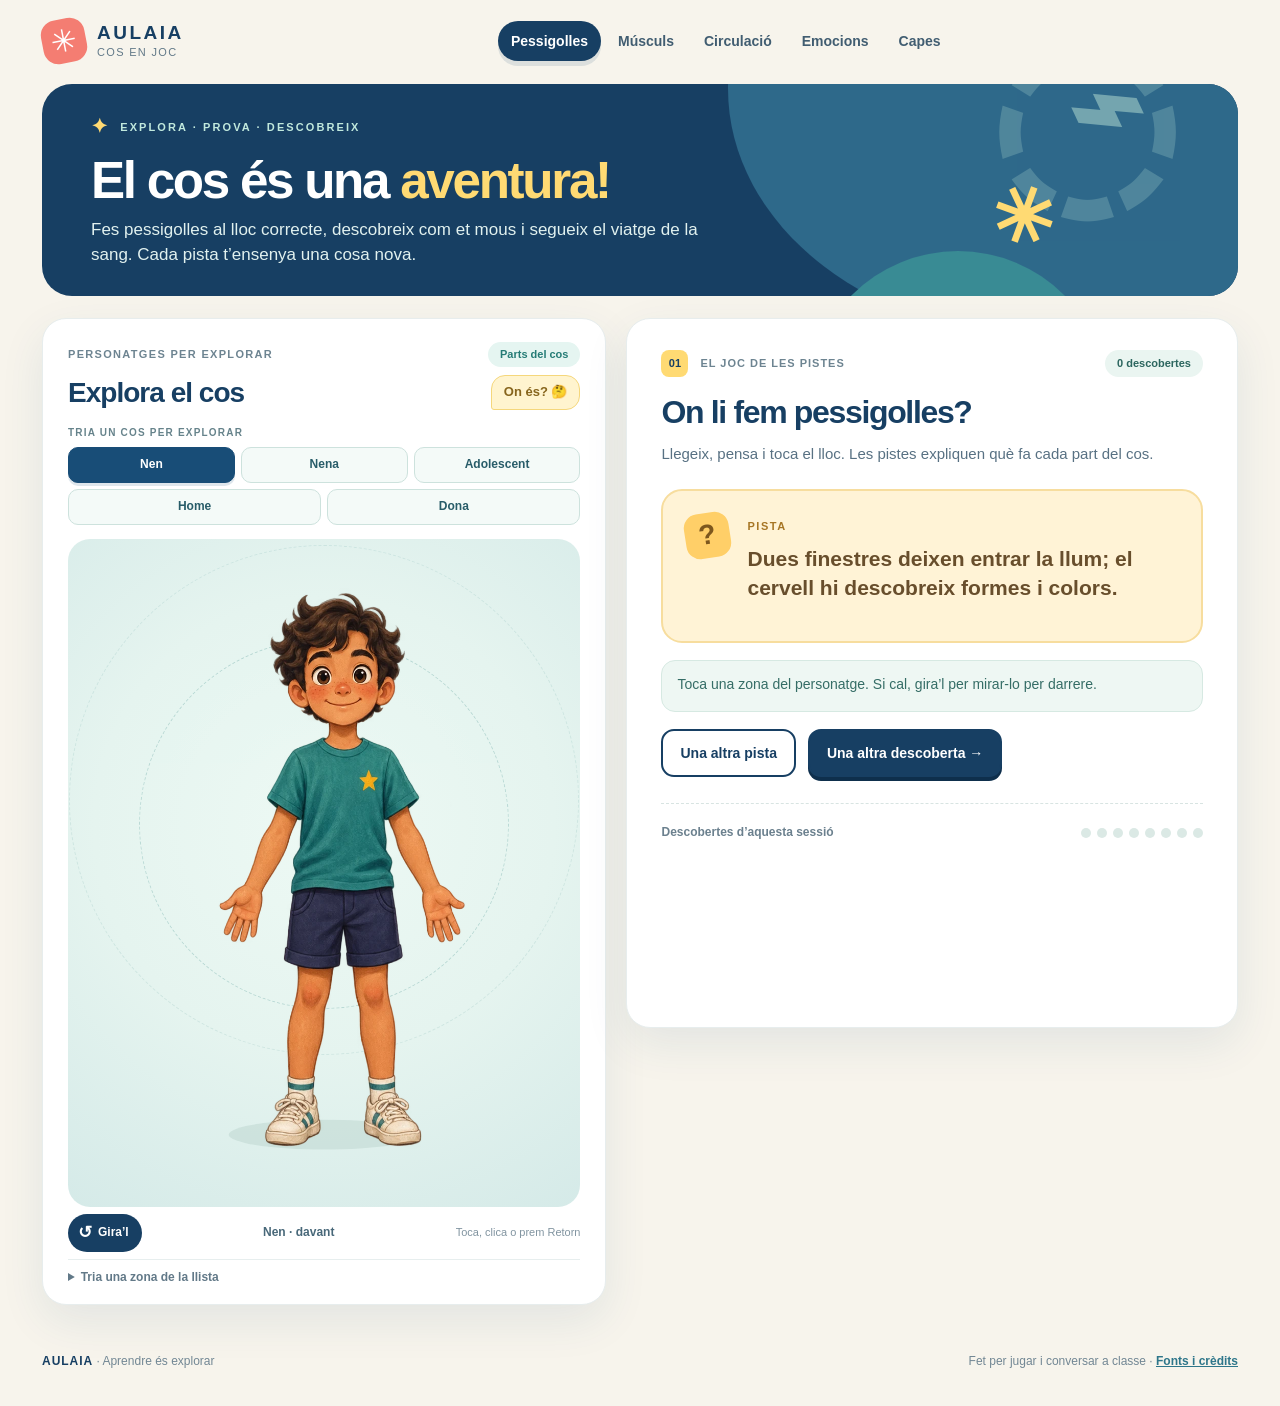
==== commit 25731675: "Align anatomy layers with new illustrations" ====
--- a/index.html
+++ b/index.html
@@ -40,7 +40,7 @@
 
     <div class="app-layout">
       <section class="figure-card" aria-labelledby="figureTitle">
-        <div class="card-topline"><span class="mini-label">EL NOSTRE PERSONATGE</span><span id="layerBadge" class="layer-badge">Parts del cos</span></div>
+        <div class="card-topline"><span class="mini-label">PERSONATGES PER EXPLORAR</span><span id="layerBadge" class="layer-badge">Parts del cos</span></div>
         <div class="figure-title-row"><h2 id="figureTitle">Explora el cos</h2><span class="figure-speech" id="figureSpeech" aria-live="polite">Hola! 👋</span></div>
         <div class="person-picker" role="group" aria-label="Tria el cos que vols explorar">
           <span class="person-picker-label">TRIA UN COS PER EXPLORAR</span>
@@ -70,8 +70,8 @@
                 <path class="muscle-shape muscle-deltoid" d="M159 153 Q147 163 140 188 Q151 203 164 204 L178 165 Z M259 153 Q272 163 279 188 Q269 203 255 204 L242 165 Z"/>
                 <path class="muscle-shape muscle-biceps" d="M138 195 Q130 224 119 259 L134 266 Q147 235 153 210 Z M281 195 Q289 224 300 259 L285 266 Q272 235 266 210 Z"/>
                 <path class="muscle-shape muscle-serratus" d="M170 203 L187 214 L180 229 L190 236 L181 250 L167 244 Z M250 203 L233 214 L240 229 L230 236 L239 250 L253 244 Z"/>
-                <path class="muscle-shape muscle-forearm" d="M107 291 Q101 318 104 337 L121 341 Q128 316 126 293 Z M313 291 Q319 318 316 337 L299 341 Q292 316 294 293 Z"/>
-                <path class="muscle-shape muscle-quads" d="M164 393 Q184 387 205 393 L203 446 Q187 453 169 446 Z M217 393 Q237 387 258 393 L253 446 Q235 453 219 446 Z"/>
+                <path class="muscle-shape muscle-forearm" d="M113 257 Q100 288 102 319 L124 321 Q135 288 136 259 Z M307 257 Q320 288 318 319 L296 321 Q285 288 284 259 Z"/>
+                <path class="muscle-shape muscle-quads" d="M164 443 Q184 437 205 443 L203 496 Q187 503 169 496 Z M217 443 Q237 437 258 443 L253 496 Q235 503 219 496 Z"/>
               </g>
               <g class="circulation-overlay" aria-hidden="true">
                 <path class="vessel vessel-red" d="M218 198 C225 168 228 145 231 120 M218 198 C252 197 296 225 313 279 L338 344 M218 200 C202 254 181 323 174 394 L173 549 M218 200 C235 253 247 321 249 394 L249 549 M214 200 C180 196 131 220 111 278 L82 344"/>
--- a/styles.css
+++ b/styles.css
@@ -39,6 +39,7 @@
 .body-stage[data-layer=body] .muscle-overlay,.body-stage[data-layer=body] .circulation-overlay,.body-stage[data-layer=body] .brain-overlay,.body-stage[data-layer=custom] .muscle-overlay,.body-stage[data-layer=custom] .circulation-overlay,.body-stage[data-layer=custom] .brain-overlay{display:none}
 .body-stage[data-layer=muscles] .clothes,.body-stage[data-layer=circulation] .clothes,.body-stage[data-layer=brain] .clothes{opacity:.13}
 .body-stage[data-layer=muscles] .character-art,.body-stage[data-layer=circulation] .character-art,.body-stage[data-layer=brain] .character-art{opacity:.27}
+.body-stage[data-person=nen] .brain-overlay,.body-stage[data-person=nena] .brain-overlay{transform:translateY(-12px)}.body-stage[data-person=adolescent] .brain-overlay{transform:translateY(-23px)}.body-stage[data-person=home] .brain-overlay,.body-stage[data-person=dona] .brain-overlay{transform:translateY(-29px)}
 .body-stage[data-layer=muscles] .circulation-overlay,.body-stage[data-layer=muscles] .brain-overlay,.body-stage[data-layer=circulation] .muscle-overlay,.body-stage[data-layer=circulation] .brain-overlay,.body-stage[data-layer=brain] .circulation-overlay,.body-stage[data-layer=brain] .muscle-overlay{display:none}
 .muscle-shape{fill:#ee795e;stroke:#b85149;stroke-width:2;opacity:.76}.muscle-trapezius{fill:#f2916f}.muscle-glutes{fill:#e96970}.muscle-forearm{fill:#f4ad66}.muscle-quads,.muscle-calves{fill:#e99169}
 body[data-mode=muscles] .body-stage.show-muscle-answer .muscle-shape{opacity:.18}body[data-mode=muscles] .body-stage.show-muscle-answer .muscle-shape.is-answer{opacity:1;stroke-width:3;filter:drop-shadow(0 0 5px rgba(244,125,114,.75))}
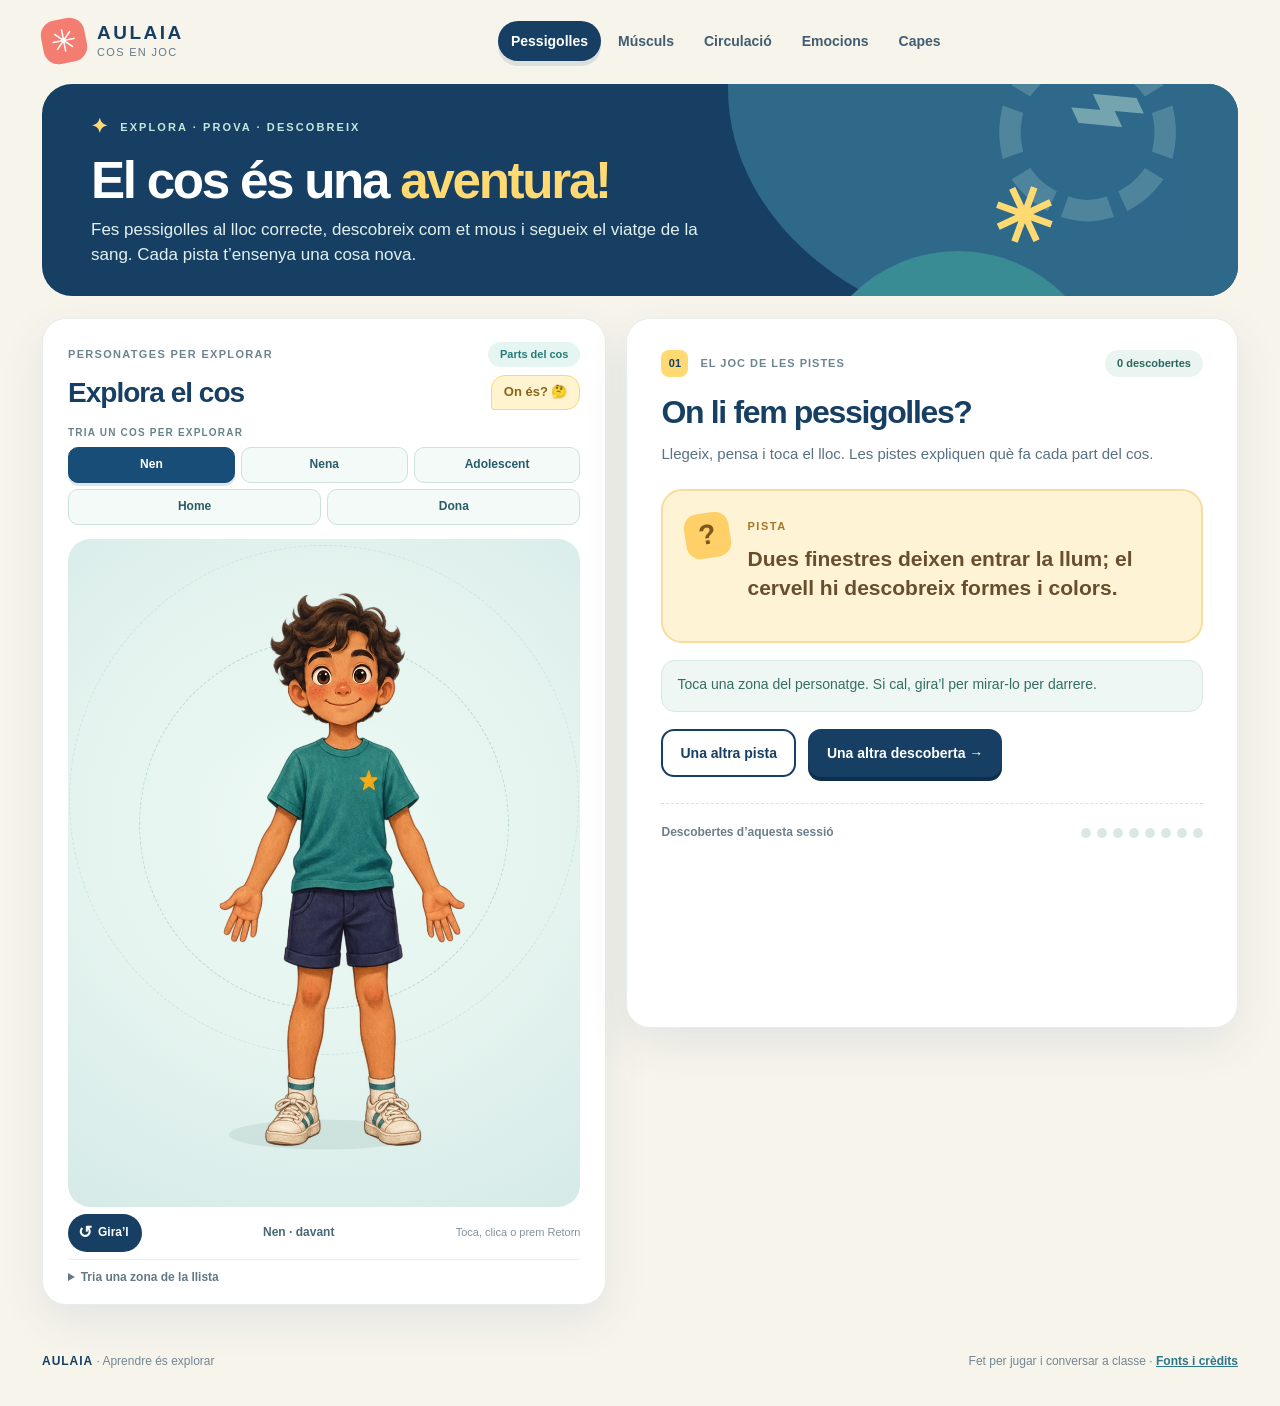
==== commit d85b94b4: "Place quadriceps and knee targets on thighs and joints" ====
--- a/index.html
+++ b/index.html
@@ -71,7 +71,7 @@
                 <path class="muscle-shape muscle-biceps" d="M138 195 Q130 224 119 259 L134 266 Q147 235 153 210 Z M281 195 Q289 224 300 259 L285 266 Q272 235 266 210 Z"/>
                 <path class="muscle-shape muscle-serratus" d="M170 203 L187 214 L180 229 L190 236 L181 250 L167 244 Z M250 203 L233 214 L240 229 L230 236 L239 250 L253 244 Z"/>
                 <path class="muscle-shape muscle-forearm" d="M113 257 Q100 288 102 319 L124 321 Q135 288 136 259 Z M307 257 Q320 288 318 319 L296 321 Q285 288 284 259 Z"/>
-                <path class="muscle-shape muscle-quads" d="M164 443 Q184 437 205 443 L203 496 Q187 503 169 496 Z M217 443 Q237 437 258 443 L253 496 Q235 503 219 496 Z"/>
+                <path class="muscle-shape muscle-quads" d="M164 388 Q184 382 205 388 L203 439 Q187 446 169 439 Z M217 388 Q237 382 258 388 L253 439 Q235 446 219 439 Z"/>
               </g>
               <g class="circulation-overlay" aria-hidden="true">
                 <path class="vessel vessel-red" d="M218 198 C225 168 228 145 231 120 M218 198 C252 197 296 225 313 279 L338 344 M218 200 C202 254 181 323 174 394 L173 549 M218 200 C235 253 247 321 249 394 L249 549 M214 200 C180 196 131 220 111 278 L82 344"/>
--- a/styles.css
+++ b/styles.css
@@ -70,7 +70,7 @@
 .create-layer{margin-top:16px;border:1.5px dashed #7dbcb2;border-radius:14px;background:#f8fcf9;padding:11px 14px;color:#267c76}.create-layer summary{font-weight:900;cursor:pointer;list-style:none}.create-layer summary::-webkit-details-marker{display:none}.layer-form{display:grid;gap:10px;margin-top:13px}.layer-form label,.point-form label{display:grid;gap:5px;font-size:12px;color:#567383;font-weight:900}.layer-form input:not([type=color]),.layer-form textarea,.point-form input,.point-form select{width:100%;border:1px solid #bfd5d1;background:#fff;border-radius:9px;padding:8px 10px;color:var(--ink);font-size:13px}.layer-form input[type=color]{border:1px solid #bfd5d1;background:#fff;width:70px;height:35px;border-radius:8px;padding:3px}.layer-form button,.point-form button{justify-self:start}.point-form{display:grid;gap:9px;margin:13px 0;padding:13px;background:#fff;border:1px dashed #c7dddd;border-radius:12px}.point-list{display:grid;gap:6px}.point-entry{display:flex;align-items:flex-start;justify-content:space-between;gap:8px;background:#fff;border-radius:9px;padding:8px 10px}.point-entry button,.delete-layer-button{border:0;background:none;color:#b34e50;font-weight:900;padding:0 4px}.delete-layer-button{margin-top:8px;font-size:12px}.share-row{justify-content:flex-start;flex-wrap:wrap;margin-top:15px}.text-button{background:none;border:0;padding:4px 0;color:#2b6f88;font-size:12px;font-weight:900;text-decoration:underline;text-underline-offset:3px;cursor:pointer}.import-label input{display:none}
 .site-footer{max-width:1440px;padding:0 42px 35px;margin:auto;display:flex;justify-content:space-between;gap:16px;color:#728794;font-size:12px}.site-footer strong{color:var(--navy);letter-spacing:.08em}.site-footer a{color:#2e768a;font-weight:800}
 @media(max-width:1050px){.site-header{padding:14px 25px;gap:18px}.nav-button{padding:8px 10px;font-size:12px}main{padding:0 25px 40px}.app-layout{grid-template-columns:minmax(330px,.85fr) minmax(390px,1.15fr)}.figure-card,.activity-panel{padding:22px}.site-footer{padding-left:25px;padding-right:25px}}
-@media(max-width:800px){.site-header{display:grid;grid-template-columns:1fr auto;gap:12px;padding:13px 18px}.top-nav{grid-column:1/-1;grid-row:2;justify-content:flex-start;overflow-x:auto;flex-wrap:nowrap;width:100%;padding:0 0 4px}.install-button{justify-self:end}.hero{padding:27px 27px;min-height:180px}.hero-doodles{opacity:.6}.app-layout{display:block}.figure-card{min-height:unset;margin-bottom:17px}.body-stage{min-height:500px}.activity-panel{min-height:unset}.site-footer{padding:0 18px 28px}main{padding:0 18px 36px}body[data-mode=tickle] .mobile-prompt{display:block;position:sticky;top:6px;z-index:5;border:1.5px solid #ebd18c;background:#fff6dc;border-radius:14px;padding:10px 12px;margin:10px 0 0;box-shadow:0 4px 16px rgba(24,77,119,.1)}.mobile-prompt-head{display:flex;align-items:center;justify-content:space-between;gap:8px;color:#a07629;font-size:10px;letter-spacing:.12em;font-weight:900}.mobile-prompt-head button{border:0;border-radius:8px;background:#ffda73;color:#63471d;padding:4px 8px;font-size:11px;font-weight:900}.mobile-prompt p{margin:6px 0 4px;color:#6a4e2a;font-size:14px;font-weight:900;line-height:1.3}.mobile-feedback{font-size:11px;color:#657e74}.mobile-feedback.is-success{color:#24744a}.mobile-feedback.is-error{color:#ab4740}.mobile-feedback p{font-size:11px;font-weight:700;margin:3px 0}.mobile-next{border:0;background:transparent;color:#245e80;text-decoration:underline;text-underline-offset:2px;padding:3px 0 0;font-size:11px;font-weight:900}}
+@media(max-width:800px){.site-header{display:grid;grid-template-columns:1fr auto;gap:12px;padding:13px 18px}.top-nav{grid-column:1/-1;grid-row:2;justify-content:flex-start;overflow-x:auto;flex-wrap:nowrap;width:100%;padding:0 0 4px}.install-button{justify-self:end}.hero{padding:27px 27px;min-height:180px}.hero-doodles{opacity:.6}.app-layout{display:block}.figure-card{min-height:unset;margin-bottom:17px}.body-stage{min-height:500px}.activity-panel{min-height:unset}.site-footer{padding:0 18px 28px}main{padding:0 18px 36px}body[data-mode=tickle] .mobile-prompt{display:block;border:1.5px solid #ebd18c;background:#fff6dc;border-radius:14px;padding:10px 12px;margin:10px 0 0;box-shadow:0 4px 16px rgba(24,77,119,.1)}.mobile-prompt-head{display:flex;align-items:center;justify-content:space-between;gap:8px;color:#a07629;font-size:10px;letter-spacing:.12em;font-weight:900}.mobile-prompt-head button{border:0;border-radius:8px;background:#ffda73;color:#63471d;padding:4px 8px;font-size:11px;font-weight:900}.mobile-prompt p{margin:6px 0 4px;color:#6a4e2a;font-size:14px;font-weight:900;line-height:1.3}.mobile-feedback{font-size:11px;color:#657e74}.mobile-feedback.is-success{color:#24744a}.mobile-feedback.is-error{color:#ab4740}.mobile-feedback p{font-size:11px;font-weight:700;margin:3px 0}.mobile-next{border:0;background:transparent;color:#245e80;text-decoration:underline;text-underline-offset:2px;padding:3px 0 0;font-size:11px;font-weight:900}}
 @media(max-width:520px){.site-header{padding:11px 13px}.brand-mark{width:37px;height:37px;font-size:26px}.brand-text strong{font-size:16px}.brand-text small{font-size:9px}.install-button{font-size:11px;padding:7px 9px}.top-nav{margin:0}.nav-button{font-size:12px}main{padding:0 10px 30px}.hero{padding:23px 20px;min-height:193px;border-radius:21px;margin-bottom:12px}.hero p{font-size:13px;max-width:300px}.hero-doodles{right:-15%;opacity:.42}.figure-card,.activity-panel{border-radius:19px;padding:18px}.figure-title-row h2{font-size:23px}.figure-speech{font-size:11px;padding:6px 8px}.body-stage{min-height:440px;max-height:520px}.body-svg{max-height:500px}.stage-orbit{width:300px;height:300px}.orbit-two{width:390px;height:390px}.figure-hint{display:none}.activity-panel h2{font-size:29px}.clue-card{padding:17px;gap:12px;min-height:135px}.clue-card p{font-size:17px}.choice-grid,.layer-list{grid-template-columns:1fr}.site-footer{display:grid;gap:5px;padding-left:15px;padding-right:15px}}
 @media(prefers-reduced-motion:reduce){html{scroll-behavior:auto}*,*:before,*:after{animation-duration:.001ms!important;transition-duration:.001ms!important}.blood-motion{display:none}}
 .score-pill{color:#2c665f}.tiny-note{color:#526774}.layer-item small{color:#4f6570}
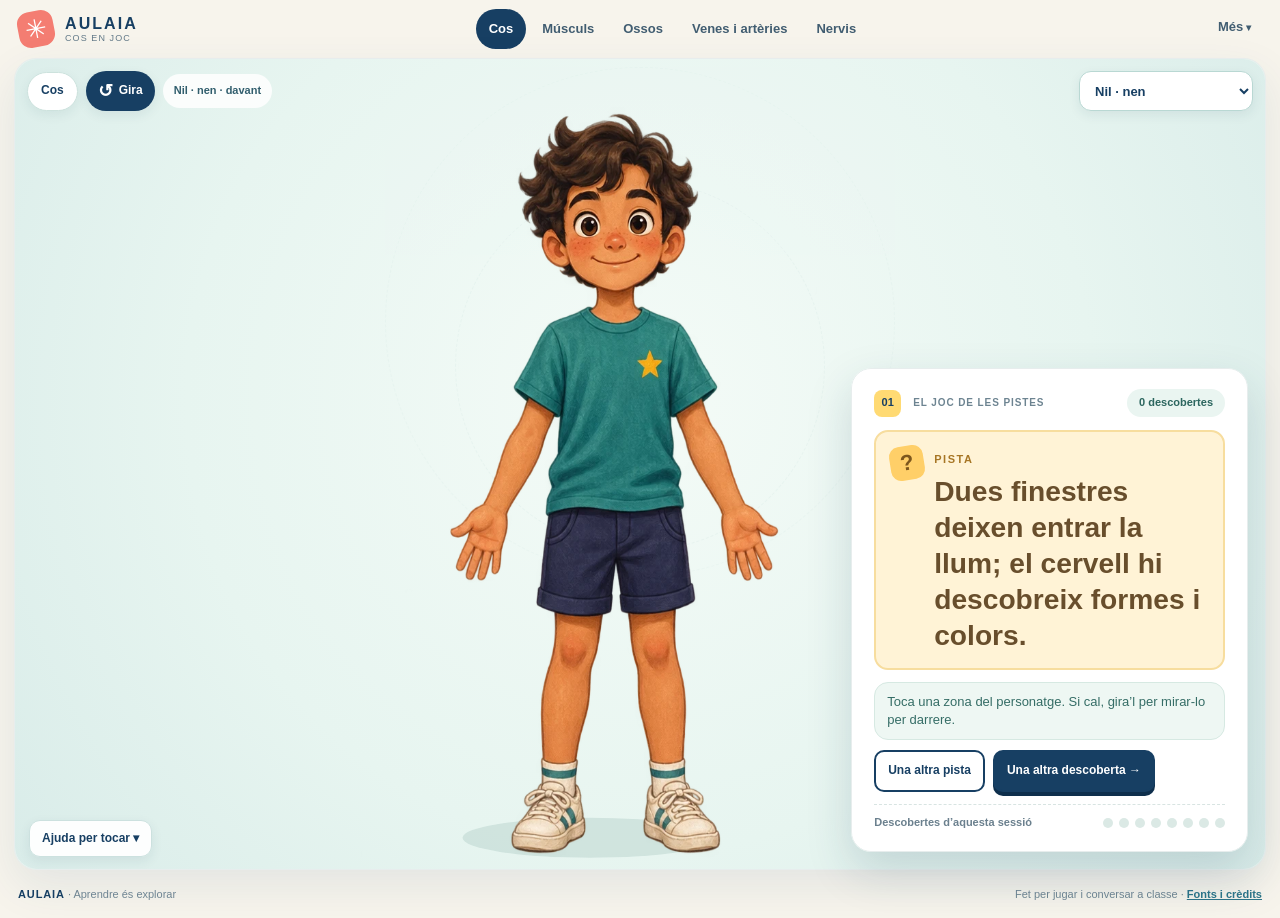
==== commit 03f9f4b7: "Redissenya el joc del cos amb personatges que creixen i cinc capes" ====
--- a/index.html
+++ b/index.html
@@ -4,14 +4,15 @@
   <meta charset="utf-8">
   <meta name="viewport" content="width=device-width, initial-scale=1, viewport-fit=cover">
   <meta name="theme-color" content="#184d77">
-  <meta name="description" content="Descobreix el cos humà jugant: pistes, músculs, circulació, emocions i capes creades per tu.">
+  <meta name="description" content="Descobreix el cos humà jugant: cos, músculs, ossos, circulació i nervis.">
   <link rel="manifest" href="./manifest.webmanifest">
   <link rel="icon" type="image/svg+xml" href="./icons/icon.svg">
   <link rel="apple-touch-icon" href="./icons/icon-192.png">
-  <link rel="stylesheet" href="./styles.css">
+  <link rel="stylesheet" href="./styles.css?v=9">
+  <link rel="stylesheet" href="./layout.css?v=9">
   <title>Cos en joc · AULAIA</title>
 </head>
-<body data-mode="tickle">
+<body class="app-page" data-mode="tickle">
   <a class="skip-link" href="#main">Salta al contingut</a>
   <header class="site-header">
     <div class="brand" aria-label="AULAIA, Cos en joc">
@@ -19,42 +20,31 @@
       <span class="brand-text"><strong>AULAIA</strong><small>Cos en joc</small></span>
     </div>
     <nav class="top-nav" aria-label="Activitats">
-      <button class="nav-button is-active" type="button" data-mode="tickle" aria-current="page">Pessigolles</button>
+      <button class="nav-button is-active" type="button" data-mode="tickle" aria-current="page">Cos</button>
       <button class="nav-button" type="button" data-mode="muscles">Músculs</button>
-      <button class="nav-button" type="button" data-mode="circulation">Circulació</button>
-      <button class="nav-button" type="button" data-mode="emotions">Emocions</button>
-      <button class="nav-button" type="button" data-mode="layers">Capes</button>
+      <button class="nav-button" type="button" data-mode="bones">Ossos</button>
+      <button class="nav-button" type="button" data-mode="circulation">Venes i artèries</button>
+      <button class="nav-button" type="button" data-mode="nerves">Nervis</button>
     </nav>
+    <details class="more-menu"><summary>Més</summary><div class="more-menu-popover"><button class="nav-button" type="button" data-mode="emotions">Cervell i emocions</button><button class="nav-button" type="button" data-mode="layers">Capes creades per mi</button></div></details>
     <button id="installButton" class="install-button" type="button" hidden>Instal·la l’app ↗</button>
   </header>
 
   <main id="main">
-    <section class="hero" aria-label="Presentació">
-      <div class="hero-copy">
-        <div class="eyebrow"><span class="sparkle">✦</span> EXPLORA · PROVA · DESCOBREIX</div>
-        <h1>El cos és una <em>aventura!</em></h1>
-        <p>Fes pessigolles al lloc correcte, descobreix com et mous i segueix el viatge de la sang. Cada pista t’ensenya una cosa nova.</p>
-      </div>
-      <div class="hero-doodles" aria-hidden="true"><span>◌</span><span>✳</span><span>⌁</span></div>
-    </section>
+    <h1 class="sr-only">Cos en joc · AULAIA</h1>
 
     <div class="app-layout">
       <section class="figure-card" aria-labelledby="figureTitle">
-        <div class="card-topline"><span class="mini-label">PERSONATGES PER EXPLORAR</span><span id="layerBadge" class="layer-badge">Parts del cos</span></div>
-        <div class="figure-title-row"><h2 id="figureTitle">Explora el cos</h2><span class="figure-speech" id="figureSpeech" aria-live="polite">Hola! 👋</span></div>
-        <div class="person-picker" role="group" aria-label="Tria el cos que vols explorar">
-          <span class="person-picker-label">TRIA UN COS PER EXPLORAR</span>
-          <button class="person-option is-active" type="button" data-person="nen" aria-pressed="true">Nen</button>
-          <button class="person-option" type="button" data-person="nena" aria-pressed="false">Nena</button>
-          <button class="person-option" type="button" data-person="adolescent" aria-pressed="false">Adolescent</button>
-          <button class="person-option" type="button" data-person="home" aria-pressed="false">Home</button>
-          <button class="person-option" type="button" data-person="dona" aria-pressed="false">Dona</button>
+        <h2 id="figureTitle" class="sr-only">Explora el cos</h2>
+        <span class="sr-only" id="figureSpeech" aria-live="polite">Hola! 👋</span>
+        <div class="figure-toolbar">
+          <div class="figure-toolbar-start"><span id="layerBadge" class="layer-badge">Cos</span><button id="turnButton" class="round-action" type="button" aria-label="Gira el personatge">↺ <span>Gira</span></button><span id="viewLabel" class="view-label">Nen · davant</span></div>
+          <label class="person-picker" for="personSelect"><span class="sr-only">Tria personatge i edat</span><select id="personSelect" aria-label="Tria personatge i edat"><optgroup label="En Nil: nen i home"><option value="nen">Nil · nen</option><option value="home">Nil · adult</option></optgroup><optgroup label="La Nia: nena, adolescent i dona"><option value="nena">Nia · nena</option><option value="adolescent">Nia · adolescent</option><option value="dona">Nia · adulta</option></optgroup></select></label>
         </div>
-        <div class="mobile-prompt" id="mobilePrompt"><div class="mobile-prompt-head"><span>PISTA PER TOCAR</span><button id="mobileExtraHintButton" type="button">＋ pista</button></div><p id="mobileClueText"></p><div id="mobileClueFeedback" class="mobile-feedback" role="status" aria-live="polite"></div><button id="mobileNextClueButton" class="mobile-next" type="button">Una altra descoberta →</button></div>
         <div class="body-stage" id="bodyStage" data-layer="body" data-view="front">
           <div class="stage-orbit orbit-one" aria-hidden="true"></div>
           <div class="stage-orbit orbit-two" aria-hidden="true"></div>
-          <svg id="bodySvg" class="body-svg" viewBox="0 0 420 610" role="img" aria-labelledby="svgTitle svgDesc">
+          <svg id="bodySvg" class="body-svg" viewBox="0 0 420 610" role="group" aria-labelledby="svgTitle svgDesc">
             <title id="svgTitle">Personatge del cos humà</title>
             <desc id="svgDesc">Toca una zona del personatge per respondre a la pista. Pots girar-lo per veure l’esquena.</desc>
             <defs>
@@ -81,23 +71,181 @@
                 <g class="blood-motion"><circle r="5" fill="#4f82c3"><animateMotion class="flow-particle" dur="1.2s" repeatCount="indefinite" path="M166 549 C170 430 185 297 203 198"/></circle><circle r="5" fill="#4f82c3"><animateMotion class="flow-particle" dur="1.2s" repeatCount="indefinite" path="M203 198 C182 182 180 161 190 150"/></circle><circle r="5" fill="#ef6d68"><animateMotion class="flow-particle" dur="1.2s" repeatCount="indefinite" path="M229 151 C240 168 230 189 218 200"/></circle><circle r="5" fill="#ef6d68"><animateMotion class="flow-particle" dur="1.2s" repeatCount="indefinite" path="M218 200 C235 310 250 440 249 549"/></circle></g>
               </g>
               <g class="brain-overlay" aria-hidden="true"><path d="M177 61 Q172 41 191 38 Q201 30 211 36 Q225 31 235 44 Q248 48 244 64 Q252 78 236 87 Q230 100 214 94 Q201 101 188 91 Q172 88 176 73 Z" fill="#ed8e9e" stroke="#ae5c70" stroke-width="2"/><path d="M210 37 Q207 53 212 65 Q207 79 214 93 M185 56 Q198 53 198 68 M228 50 Q221 62 232 73" fill="none" stroke="#ae5c70" stroke-width="2" stroke-linecap="round"/></g>
+              <g class="bones-overlay" aria-hidden="true" stroke-linecap="round" stroke-linejoin="round">
+                <g class="bone-skull" fill="#fff7e5" stroke="#66849b" stroke-width="2.6">
+                  <path d="M176 69 Q176 35 210 31 Q244 35 244 69 L240 91 Q237 110 223 119 L197 119 Q183 110 180 91 Z"/>
+                  <path d="M188 104 Q210 119 232 104 L228 124 Q210 137 192 124 Z"/>
+                </g>
+                <g class="bone-spine" fill="#fff7e5" stroke="#66849b" stroke-width="2">
+                  <path d="M210 135 C209 184 209 270 210 335" fill="none" stroke="#d6e3e9" stroke-width="13"/>
+                  <path d="M210 135 C209 184 209 270 210 335" fill="none" stroke="#6d899e" stroke-width="2"/>
+                  <rect x="202" y="145" width="16" height="11" rx="4"/><rect x="202" y="160" width="16" height="11" rx="4"/>
+                  <rect x="202" y="175" width="16" height="11" rx="4"/><rect x="202" y="190" width="16" height="11" rx="4"/>
+                  <rect x="202" y="205" width="16" height="11" rx="4"/><rect x="202" y="220" width="16" height="11" rx="4"/>
+                  <rect x="202" y="235" width="16" height="11" rx="4"/><rect x="202" y="250" width="16" height="11" rx="4"/>
+                  <rect x="202" y="265" width="16" height="11" rx="4"/><rect x="202" y="280" width="16" height="11" rx="4"/>
+                  <rect x="202" y="295" width="16" height="11" rx="4"/><rect x="202" y="310" width="16" height="11" rx="4"/>
+                </g>
+                <g class="bone-ribs" fill="none" stroke="#fff7e5" stroke-width="10">
+                  <path d="M209 182 Q183 168 166 186 Q165 203 203 206 M211 182 Q237 168 254 186 Q255 203 217 206"/>
+                  <path d="M209 202 Q180 188 162 205 Q161 223 203 226 M211 202 Q240 188 258 205 Q259 223 217 226"/>
+                  <path d="M209 222 Q182 211 166 225 Q166 242 203 247 M211 222 Q238 211 254 225 Q254 242 217 247"/>
+                  <path d="M209 242 Q185 234 171 246 Q173 259 204 266 M211 242 Q235 234 249 246 Q247 259 216 266"/>
+                </g>
+                <g class="bone-ribs" fill="none" stroke="#66849b" stroke-width="2.2">
+                  <path d="M209 182 Q183 168 166 186 Q165 203 203 206 M211 182 Q237 168 254 186 Q255 203 217 206"/>
+                  <path d="M209 202 Q180 188 162 205 Q161 223 203 226 M211 202 Q240 188 258 205 Q259 223 217 226"/>
+                  <path d="M209 222 Q182 211 166 225 Q166 242 203 247 M211 222 Q238 211 254 225 Q254 242 217 247"/>
+                  <path d="M209 242 Q185 234 171 246 Q173 259 204 266 M211 242 Q235 234 249 246 Q247 259 216 266"/>
+                  <path d="M210 178 L210 264"/>
+                </g>
+                <g class="bone-arms" fill="none" stroke="#fff7e5" stroke-width="11">
+                  <path d="M204 170 Q180 164 160 174 M216 170 Q240 164 260 174"/>
+                  <path d="M156 182 L129 260 M264 182 L291 260"/>
+                  <path d="M129 264 L105 327 M135 265 L114 330 M291 264 L315 327 M285 265 L306 330"/>
+                </g>
+                <g class="bone-arms" fill="none" stroke="#66849b" stroke-width="2.3">
+                  <path d="M204 170 Q180 164 160 174 M216 170 Q240 164 260 174 M156 182 L129 260 M264 182 L291 260"/>
+                  <path d="M129 264 L105 327 M135 265 L114 330 M291 264 L315 327 M285 265 L306 330"/>
+                </g>
+                <g class="bone-pelvis" fill="#fff7e5" stroke="#66849b" stroke-width="2.5">
+                  <path d="M174 313 Q192 324 210 317 Q228 324 246 313 L256 332 Q241 346 229 354 L210 343 L191 354 Q179 346 164 332 Z"/>
+                  <path d="M197 336 Q210 341 223 336 L210 358 Z"/>
+                </g>
+                <g class="bone-legs" fill="none" stroke="#fff7e5" stroke-width="14">
+                  <path d="M191 356 L181 437 M229 356 L241 437"/>
+                  <path d="M181 444 L177 545 M187 444 L187 544 M241 444 L247 545 M235 444 L237 544"/>
+                </g>
+                <g class="bone-legs" fill="none" stroke="#66849b" stroke-width="2.5">
+                  <path d="M191 356 L181 437 M229 356 L241 437 M181 444 L177 545 M187 444 L187 544 M241 444 L247 545 M235 444 L237 544"/>
+                </g>
+                <g fill="#fff7e5" stroke="#66849b" stroke-width="2">
+                  <circle cx="129" cy="261" r="7"/><circle cx="291" cy="261" r="7"/>
+                  <circle cx="181" cy="440" r="8"/><circle cx="241" cy="440" r="8"/>
+                </g>
+              </g>
+              <g class="nerves-overlay" aria-hidden="true" fill="none" stroke-linecap="round" stroke-linejoin="round">
+                <path class="nerve-brain" d="M182 57 Q179 44 192 40 Q202 31 211 39 Q223 33 232 43 Q244 45 240 58 Q248 71 237 78 Q233 90 219 88 Q209 95 199 87 Q185 91 181 76 Q174 69 182 57 Z" fill="#ffe2a0" stroke="#a97722" stroke-width="2.5"/>
+                <path class="nerve-brain-detail" d="M209 39 Q203 54 211 63 Q205 77 212 88 M191 56 Q201 54 201 64 M229 51 Q219 62 229 73" stroke="#b78124" stroke-width="2"/>
+                <path class="nerve-halo" d="M210 89 C209 146 210 247 210 334" stroke="#fff6d8" stroke-width="13"/>
+                <path class="nerve-spinal-cord" d="M210 89 C209 146 210 247 210 334" stroke="#e5ac39" stroke-width="5"/>
+                <g class="nerve-network" stroke="#fff6d8" stroke-width="9">
+                  <path d="M210 168 Q179 166 156 187 C140 211 132 244 127 267 C115 299 105 320 95 341"/>
+                  <path d="M210 168 Q241 166 264 187 C280 211 288 244 293 267 C305 299 315 320 325 341"/>
+                  <path d="M210 312 Q188 332 184 370 C179 414 181 471 178 549"/>
+                  <path d="M210 312 Q232 332 236 370 C241 414 239 471 242 549"/>
+                  <path d="M190 230 Q177 241 165 256 M230 230 Q243 241 255 256"/>
+                </g>
+                <g class="nerve-network" stroke="#e5ac39" stroke-width="3.7">
+                  <path d="M210 168 Q179 166 156 187 C140 211 132 244 127 267 C115 299 105 320 95 341"/>
+                  <path d="M210 168 Q241 166 264 187 C280 211 288 244 293 267 C305 299 315 320 325 341"/>
+                  <path d="M210 312 Q188 332 184 370 C179 414 181 471 178 549"/>
+                  <path d="M210 312 Q232 332 236 370 C241 414 239 471 242 549"/>
+                  <path d="M190 230 Q177 241 165 256 M230 230 Q243 241 255 256"/>
+                </g>
+                <g class="nerve-nodes" fill="#ffcc54" stroke="#a97722" stroke-width="1.7">
+                  <circle cx="210" cy="88" r="5"/><circle cx="210" cy="168" r="5"/><circle cx="210" cy="312" r="5"/>
+                  <circle cx="95" cy="341" r="5"/><circle cx="325" cy="341" r="5"/>
+                  <circle cx="178" cy="549" r="5"/><circle cx="242" cy="549" r="5"/>
+                </g>
+                <g class="nerve-route nerve-sensory-route" stroke="#f68c3d" stroke-width="7">
+                  <path d="M325 341 C315 320 305 299 293 267 C288 244 280 211 264 187 Q241 166 210 168 C209 147 210 111 210 88"/>
+                </g>
+                <g class="nerve-route nerve-motor-route" stroke="#f68c3d" stroke-width="7">
+                  <path d="M210 88 C210 111 209 147 210 168 Q241 166 264 187 C280 211 288 244 293 267 C305 299 315 320 325 341"/>
+                </g>
+              </g>
             </g>
             <g id="backArt" class="view-art" aria-hidden="true">
               <svg class="character-frame" x="0" y="0" width="420" height="610" viewBox="768 0 768 1024" preserveAspectRatio="none"><image id="backCharacter" class="character-art" href="./characters/nen.webp" x="0" y="0" width="1536" height="1024" preserveAspectRatio="none"/></svg>
               <g class="muscle-overlay" aria-hidden="true"><path class="muscle-shape muscle-trapezius" d="M184 142 Q208 166 236 142 L258 188 L212 218 L162 188Z"/><path class="muscle-shape muscle-triceps" d="M137 196 L155 212 L130 269 L113 258Z M283 196 L265 212 L290 269 L307 258Z"/><path class="muscle-shape muscle-glutes" d="M164 331 Q186 322 208 339 L207 391 Q183 395 164 377Z M212 339 Q234 322 256 331 L256 377 Q237 395 213 391Z"/><path class="muscle-shape muscle-calves" d="M164 460 Q177 455 192 461 L188 539 L165 539Z M228 461 Q243 455 256 460 L255 539 L232 539Z"/></g>
               <g class="circulation-overlay" aria-hidden="true"><path class="vessel vessel-red" d="M218 198 C225 168 228 145 231 120 M218 198 C252 197 296 225 313 279 L338 344 M218 200 C202 254 181 323 174 394 L173 549 M218 200 C235 253 247 321 249 394 L249 549 M214 200 C180 196 131 220 111 278 L82 344"/><path class="vessel vessel-blue" d="M203 198 C195 169 192 145 190 120 M203 198 C169 197 122 220 108 278 L78 344 M203 200 C190 250 169 321 167 394 L166 549 M203 200 C219 251 238 321 241 394 L242 549 M206 200 C244 202 295 225 312 278 L341 344"/><path d="M210 199 C194 178 183 202 210 223 C237 202 226 178 210 199Z" fill="#ea6a65" stroke="#af494b" stroke-width="2"/><g class="blood-motion"><circle r="5" fill="#4f82c3"><animateMotion class="flow-particle" dur="1.2s" repeatCount="indefinite" path="M166 549 C170 430 185 297 203 198"/></circle><circle r="5" fill="#4f82c3"><animateMotion class="flow-particle" dur="1.2s" repeatCount="indefinite" path="M203 198 C182 182 180 161 190 150"/></circle><circle r="5" fill="#ef6d68"><animateMotion class="flow-particle" dur="1.2s" repeatCount="indefinite" path="M229 151 C240 168 230 189 218 200"/></circle><circle r="5" fill="#ef6d68"><animateMotion class="flow-particle" dur="1.2s" repeatCount="indefinite" path="M218 200 C235 310 250 440 249 549"/></circle></g></g>
+              <g class="bones-overlay" aria-hidden="true" stroke-linecap="round" stroke-linejoin="round">
+                <g class="bone-skull" fill="#fff7e5" stroke="#66849b" stroke-width="2.6">
+                  <path d="M176 68 Q176 35 210 31 Q244 35 244 68 Q244 103 226 121 L194 121 Q176 103 176 68 Z"/>
+                </g>
+                <g class="bone-ribs" fill="none" stroke="#fff7e5" stroke-width="11">
+                  <path d="M207 179 Q177 169 165 190 Q171 209 204 215 M213 179 Q243 169 255 190 Q249 209 216 215"/>
+                  <path d="M207 204 Q176 196 164 215 Q173 230 204 238 M213 204 Q244 196 256 215 Q247 230 216 238"/>
+                  <path d="M207 228 Q181 225 169 238 Q178 252 205 261 M213 228 Q239 225 251 238 Q242 252 215 261"/>
+                </g>
+                <g class="bone-ribs" fill="none" stroke="#66849b" stroke-width="2.2">
+                  <path d="M207 179 Q177 169 165 190 Q171 209 204 215 M213 179 Q243 169 255 190 Q249 209 216 215"/>
+                  <path d="M207 204 Q176 196 164 215 Q173 230 204 238 M213 204 Q244 196 256 215 Q247 230 216 238"/>
+                  <path d="M207 228 Q181 225 169 238 Q178 252 205 261 M213 228 Q239 225 251 238 Q242 252 215 261"/>
+                </g>
+                <g class="bone-scapulae" fill="#fff7e5" stroke="#66849b" stroke-width="2.2">
+                  <path d="M171 179 L196 190 L179 226 Q163 215 171 179 Z"/>
+                  <path d="M249 179 L224 190 L241 226 Q257 215 249 179 Z"/>
+                </g>
+                <g class="bone-spine" fill="#fff7e5" stroke="#66849b" stroke-width="2">
+                  <path d="M210 137 L210 334" fill="none" stroke="#d6e3e9" stroke-width="13"/>
+                  <path d="M210 137 L210 334" fill="none" stroke="#6d899e" stroke-width="2"/>
+                  <rect x="202" y="145" width="16" height="11" rx="4"/><rect x="202" y="161" width="16" height="11" rx="4"/>
+                  <rect x="202" y="177" width="16" height="11" rx="4"/><rect x="202" y="193" width="16" height="11" rx="4"/>
+                  <rect x="202" y="209" width="16" height="11" rx="4"/><rect x="202" y="225" width="16" height="11" rx="4"/>
+                  <rect x="202" y="241" width="16" height="11" rx="4"/><rect x="202" y="257" width="16" height="11" rx="4"/>
+                  <rect x="202" y="273" width="16" height="11" rx="4"/><rect x="202" y="289" width="16" height="11" rx="4"/>
+                  <rect x="202" y="305" width="16" height="11" rx="4"/><rect x="202" y="321" width="16" height="11" rx="4"/>
+                </g>
+                <g class="bone-arms" fill="none" stroke="#fff7e5" stroke-width="11">
+                  <path d="M156 181 L129 260 M264 181 L291 260 M129 265 L105 328 M135 265 L114 328 M291 265 L315 328 M285 265 L306 328"/>
+                </g>
+                <g class="bone-arms" fill="none" stroke="#66849b" stroke-width="2.3">
+                  <path d="M156 181 L129 260 M264 181 L291 260 M129 265 L105 328 M135 265 L114 328 M291 265 L315 328 M285 265 L306 328"/>
+                </g>
+                <g class="bone-pelvis" fill="#fff7e5" stroke="#66849b" stroke-width="2.5">
+                  <path d="M172 318 Q190 325 210 319 Q230 325 248 318 L254 337 Q235 352 210 349 Q185 352 166 337 Z"/>
+                </g>
+                <g class="bone-legs" fill="none" stroke="#fff7e5" stroke-width="14">
+                  <path d="M190 351 L181 438 M230 351 L241 438 M181 446 L177 545 M187 446 L187 544 M241 446 L247 545 M235 446 L237 544"/>
+                </g>
+                <g class="bone-legs" fill="none" stroke="#66849b" stroke-width="2.5">
+                  <path d="M190 351 L181 438 M230 351 L241 438 M181 446 L177 545 M187 446 L187 544 M241 446 L247 545 M235 446 L237 544"/>
+                </g>
+                <g fill="#fff7e5" stroke="#66849b" stroke-width="2">
+                  <circle cx="129" cy="261" r="7"/><circle cx="291" cy="261" r="7"/>
+                  <circle cx="181" cy="442" r="8"/><circle cx="241" cy="442" r="8"/>
+                </g>
+              </g>
+              <g class="nerves-overlay" aria-hidden="true" fill="none" stroke-linecap="round" stroke-linejoin="round">
+                <path class="nerve-brain" d="M182 57 Q179 44 192 40 Q202 31 211 39 Q223 33 232 43 Q244 45 240 58 Q248 71 237 78 Q233 90 219 88 Q209 95 199 87 Q185 91 181 76 Q174 69 182 57 Z" fill="#ffe2a0" stroke="#a97722" stroke-width="2.5"/>
+                <path class="nerve-brain-detail" d="M209 39 Q203 54 211 63 Q205 77 212 88 M191 56 Q201 54 201 64 M229 51 Q219 62 229 73" stroke="#b78124" stroke-width="2"/>
+                <path class="nerve-halo" d="M210 89 C209 146 210 247 210 334" stroke="#fff6d8" stroke-width="13"/>
+                <path class="nerve-spinal-cord" d="M210 89 C209 146 210 247 210 334" stroke="#e5ac39" stroke-width="5"/>
+                <g class="nerve-network" stroke="#fff6d8" stroke-width="9">
+                  <path d="M210 168 Q179 166 156 187 C140 211 132 244 127 267 C115 299 105 320 95 341"/>
+                  <path d="M210 168 Q241 166 264 187 C280 211 288 244 293 267 C305 299 315 320 325 341"/>
+                  <path d="M210 312 Q188 332 184 370 C179 414 181 471 178 549"/>
+                  <path d="M210 312 Q232 332 236 370 C241 414 239 471 242 549"/>
+                  <path d="M190 230 Q177 241 165 256 M230 230 Q243 241 255 256"/>
+                </g>
+                <g class="nerve-network" stroke="#e5ac39" stroke-width="3.7">
+                  <path d="M210 168 Q179 166 156 187 C140 211 132 244 127 267 C115 299 105 320 95 341"/>
+                  <path d="M210 168 Q241 166 264 187 C280 211 288 244 293 267 C305 299 315 320 325 341"/>
+                  <path d="M210 312 Q188 332 184 370 C179 414 181 471 178 549"/>
+                  <path d="M210 312 Q232 332 236 370 C241 414 239 471 242 549"/>
+                  <path d="M190 230 Q177 241 165 256 M230 230 Q243 241 255 256"/>
+                </g>
+                <g class="nerve-nodes" fill="#ffcc54" stroke="#a97722" stroke-width="1.7">
+                  <circle cx="210" cy="88" r="5"/><circle cx="210" cy="168" r="5"/><circle cx="210" cy="312" r="5"/>
+                  <circle cx="95" cy="341" r="5"/><circle cx="325" cy="341" r="5"/>
+                  <circle cx="178" cy="549" r="5"/><circle cx="242" cy="549" r="5"/>
+                </g>
+                <g class="nerve-route nerve-sensory-route" stroke="#f68c3d" stroke-width="7">
+                  <path d="M325 341 C315 320 305 299 293 267 C288 244 280 211 264 187 Q241 166 210 168 C209 147 210 111 210 88"/>
+                </g>
+                <g class="nerve-route nerve-motor-route" stroke="#f68c3d" stroke-width="7">
+                  <path d="M210 88 C210 111 209 147 210 168 Q241 166 264 187 C280 211 288 244 293 267 C305 299 315 320 325 341"/>
+                </g>
+              </g>
             </g>
             <g id="customMarkers" aria-hidden="true"></g>
             <g id="hotspots"></g>
           </svg>
           <div class="tickle-pop" aria-hidden="true">He-he! ✨</div>
         </div>
-        <div class="figure-footer">
-          <button id="turnButton" class="round-action" type="button" aria-label="Gira el personatge">↺ <span>Gira’l</span></button>
-          <span id="viewLabel" class="view-label">Nen · davant</span>
-          <span class="figure-hint">Toca, clica o prem Retorn</span>
-        </div>
-        <details class="accessible-zones"><summary>Tria una zona de la llista</summary><div id="zoneButtons" class="zone-buttons"></div></details>
+        <details class="accessible-zones"><summary>Ajuda per tocar ▾</summary><div id="zoneButtons" class="zone-buttons"></div></details>
       </section>
 
       <div class="activity-column">
@@ -123,18 +271,39 @@
           <p class="tiny-note">Parlem dels músculs principals d’aquest gest; el cos en fa treballar molts més.</p>
         </section>
 
+        <section id="bonesPanel" class="activity-panel" data-panel="bones" aria-labelledby="bonesTitle" hidden>
+          <div class="activity-kicker"><span class="number-pill">03</span> ELS OSSOS</div>
+          <h2 id="bonesTitle">Un esquelet que ajuda</h2>
+          <p class="panel-lead">Els ossos ens sostenen, protegeixen òrgans i treballen amb els músculs per moure’ns.</p>
+          <div class="clue-card"><div class="clue-icon" aria-hidden="true">?</div><div><span class="clue-label">TOCA L’OS</span><p id="boneQuestion"></p></div></div>
+          <div id="boneFeedback" class="feedback" role="status" aria-live="polite">Toca la figura. Pots girar-la per veure la columna.</div>
+          <div class="panel-actions"><button id="boneHintButton" class="secondary-button" type="button">Una pista</button><button id="nextBoneButton" class="primary-button" type="button">Una altra pregunta →</button></div>
+          <details class="learn-more"><summary>Per què tenim ossos?</summary><p>El crani protegeix el cervell, les costelles formen una gàbia flexible i la columna ajuda a sostenir el tronc. És un esquema simplificat.</p></details>
+        </section>
+
         <section id="circulationPanel" class="activity-panel" data-panel="circulation" aria-labelledby="circulationTitle" hidden>
-          <div class="activity-kicker"><span class="number-pill">03</span> EL VIATGE DE LA SANG</div>
+          <div class="activity-kicker"><span class="number-pill">04</span> VENES I ARTÈRIES</div>
           <h2 id="circulationTitle">Un circuit que no s’atura</h2>
           <p class="panel-lead">El cor empeny la sang cap als pulmons i cap a tot el cos. Mou el control per veure com canvia el ritme dels batecs.</p>
           <div class="heart-control"><div class="heart-pulse" aria-hidden="true">♥</div><div class="rate-readout"><strong><span id="bpmValue">90</span> <small>bpm</small></strong><span>batecs per minut</span></div><input id="bpmSlider" type="range" min="60" max="150" value="90" step="5" aria-label="Batecs per minut"><div class="slider-labels"><span>més tranquil</span><span>més ràpid</span></div></div>
-          <div class="flow-card" aria-label="Camí simplificat de la sang"><div class="flow-line flow-blue"><span>Cos</span><b>→</b><span>Venes</span><b>→</b><span>Cor dret</span><b>→</b><span>Artèria pulmonar</span><b>→</b><span>Pulmons</span></div><div class="flow-line flow-red"><span>Pulmons</span><b>→</b><span>Venes pulmonars</span><b>→</b><span>Cor esquerre</span><b>→</b><span>Artèries</span><b>→</b><span>Cos</span></div></div>
+          <details class="learn-more"><summary>Segueix el recorregut de la sang</summary><div class="flow-card" aria-label="Camí simplificat de la sang"><div class="flow-line flow-blue"><span>Cos</span><b>→</b><span>Venes</span><b>→</b><span>Cor dret</span><b>→</b><span>Artèria pulmonar</span><b>→</b><span>Pulmons</span></div><div class="flow-line flow-red"><span>Pulmons</span><b>→</b><span>Venes pulmonars</span><b>→</b><span>Cor esquerre</span><b>→</b><span>Artèries</span><b>→</b><span>Cos</span></div></div></details>
           <div class="fact-box"><strong>Sabies que…?</strong><p id="bpmFact">El cor batega una vegada i una altra. Si el ritme canvia, el recorregut de la sang continua sent el mateix.</p></div>
           <p class="tiny-note">Les artèries surten del cor i les venes hi tornen. El blau i el vermell són colors d’un esquema: la sang no és blava. El control és una simulació, no una mesura del teu pols.</p>
         </section>
 
+        <section id="nervesPanel" class="activity-panel" data-panel="nerves" aria-labelledby="nervesTitle" hidden>
+          <div class="activity-kicker"><span class="number-pill">05</span> ELS NERVIS</div>
+          <h2 id="nervesTitle">Missatges que viatgen</h2>
+          <p class="panel-lead">Els nervis comuniquen el cos amb el cervell i la medul·la espinal. Segueix la direcció del missatge.</p>
+          <div class="clue-card"><div class="clue-icon" aria-hidden="true">✦</div><div><span class="clue-label">QUIN CAMÍ?</span><p id="nerveQuestion"></p></div></div>
+          <div id="nerveChoices" class="nerve-choices" role="group" aria-label="Tria el camí del missatge"></div>
+          <div id="nerveFeedback" class="feedback" role="status" aria-live="polite">Tria un camí per veure el missatge.</div>
+          <button id="nextNerveButton" class="primary-button full" type="button">Un altre missatge →</button>
+          <details class="learn-more"><summary>Com ho sabem?</summary><p>Els nervis sensitius porten informació cap al cervell i la medul·la. Els nervis motors porten ordres cap als músculs. El dibuix és un esquema simplificat.</p></details>
+        </section>
+
         <section id="emotionsPanel" class="activity-panel" data-panel="emotions" aria-labelledby="emotionsTitle" hidden>
-          <div class="activity-kicker"><span class="number-pill">04</span> CERVELL I EMOCIONS</div>
+          <div class="activity-kicker"><span class="number-pill">06</span> CERVELL I EMOCIONS</div>
           <h2 id="emotionsTitle">Un soroll al pati! Què passa?</h2>
           <p class="panel-lead">Cau una pilota i fa un soroll fort. Diverses parts del cervell comparteixen informació. Relaciona cada pista amb la seva tasca.</p>
           <div class="brain-situation"><span aria-hidden="true">💥</span><span>«PAM!» Una pilota ha caigut darrere teu.</span></div>
@@ -145,7 +314,7 @@
         </section>
 
         <section id="layersPanel" class="activity-panel" data-panel="layers" aria-labelledby="layersTitle" hidden>
-          <div class="activity-kicker"><span class="number-pill">05</span> EL TEU LABORATORI</div>
+          <div class="activity-kicker"><span class="number-pill">07</span> EL TEU LABORATORI</div>
           <h2 id="layersTitle">Mira el cos per capes</h2>
           <p class="panel-lead">Cada capa és una manera de mirar el mateix cos. També pots inventar-ne una i posar-hi punts d’aprenentatge.</p>
           <div id="layerList" class="layer-list"></div>
@@ -157,7 +326,7 @@
       </div>
     </div>
   </main>
-  <footer class="site-footer"><span><strong>AULAIA</strong> · Aprendre és explorar</span><span>Fet per jugar i conversar a classe · <a href="./credits.html">Fonts i crèdits</a></span></footer>
-  <script src="./app.js" defer></script>
+  <footer class="site-footer"><span><strong>AULAIA</strong> · Aprendre és explorar</span><span>Fet per jugar i conversar a classe · <a href="./credits.html?v=9">Fonts i crèdits</a></span></footer>
+  <script src="./app.js?v=9" defer></script>
 </body>
 </html>
--- a/layout.css
+++ b/layout.css
@@ -0,0 +1,135 @@
+.sr-only{position:absolute!important;width:1px!important;height:1px!important;padding:0!important;margin:-1px!important;overflow:hidden!important;clip:rect(0,0,0,0)!important;white-space:nowrap!important;border:0!important}
+
+.app-page .site-header{max-width:1800px;min-height:58px;padding:7px 18px;gap:10px}
+.app-page .brand-mark{width:36px;height:36px;border-radius:12px;font-size:26px}
+.app-page .brand-text strong{font-size:16px}.app-page .brand-text small{font-size:9px;margin-top:2px}
+.app-page .top-nav{margin:auto;gap:3px;flex-wrap:nowrap}
+.app-page .nav-button{font-size:13px;padding:9px 13px;min-height:40px}
+.app-page .nav-button.is-active{box-shadow:none}
+.app-page .install-button{padding:8px 10px;font-size:11px;border-radius:10px}
+.more-menu{position:relative;flex:0 0 auto}
+.more-menu>summary{list-style:none;cursor:pointer;color:#415d71;border-radius:12px;padding:9px 11px;font-size:13px;font-weight:800;min-height:40px}
+.more-menu>summary::-webkit-details-marker{display:none}
+.more-menu>summary:after{content:' ▾';font-size:10px}
+.more-menu[open]>summary,.app-page[data-mode=emotions] .more-menu>summary,.app-page[data-mode=layers] .more-menu>summary{background:#e5f3ef;color:var(--navy)}
+.more-menu-popover{position:absolute;right:0;top:calc(100% + 6px);z-index:20;display:grid;gap:4px;min-width:205px;padding:8px;border:1px solid var(--line);border-radius:14px;background:#fff;box-shadow:var(--shadow)}
+.more-menu-popover .nav-button{text-align:left;width:100%;border-radius:9px}
+
+.app-page main{max-width:1800px;padding:0 14px 12px}
+.app-page .app-layout{display:block;position:relative}
+.app-page .figure-card{position:relative;display:block;height:calc(100dvh - 88px);min-height:580px;padding:0;border-radius:22px;overflow:hidden;background:#e8f5f0}
+.app-page .body-stage{position:absolute;inset:0;min-height:0;max-height:none;margin:0;border-radius:22px;background:radial-gradient(circle at 50% 42%,#f4fbf7 0%,#e7f5f0 58%,#d9ece9 100%)}
+.app-page .stage-orbit{opacity:.17}.app-page .orbit-two{opacity:.11}
+.app-page .body-svg{position:absolute;top:48px;left:0;height:calc(100% - 48px);width:100%;max-width:none;max-height:none;margin:0;overflow:visible}
+.app-page .figure-toolbar{position:absolute;top:12px;left:12px;right:12px;z-index:5;display:flex;justify-content:space-between;align-items:center;gap:10px;pointer-events:none}
+.app-page .figure-toolbar>*{pointer-events:auto}
+.app-page .figure-toolbar-start{display:flex;align-items:center;gap:8px;min-width:0}
+.app-page .layer-badge{display:inline-flex;align-items:center;min-height:39px;padding:7px 13px;font-size:12px;background:#fff;color:var(--navy);border:1px solid #cde2dd;box-shadow:0 4px 12px rgba(20,64,85,.07)}
+.app-page .round-action{min-height:39px;padding:7px 12px;font-size:18px;box-shadow:0 4px 12px rgba(20,64,85,.08)}
+.app-page .round-action span{font-size:12px}
+.app-page .view-label{border-radius:999px;background:#ffffffd9;padding:9px 11px;font-size:11px;color:#315e6d}
+.app-page .person-picker{display:block;grid-template-columns:none;margin:0}
+.app-page .person-picker select{max-width:210px;min-height:40px;border:1.5px solid #b9d8d3;border-radius:12px;background:#fff;color:var(--navy);font-size:13px;font-weight:900;padding:7px 27px 7px 11px;box-shadow:0 4px 12px rgba(20,64,85,.08);cursor:pointer}
+.app-page .accessible-zones{position:absolute;left:14px;bottom:12px;z-index:4;padding:0;border:0;color:var(--navy);font-size:12px}
+.app-page .accessible-zones summary{list-style:none;background:#fffffff0;border:1px solid #cce1df;border-radius:11px;padding:9px 12px;box-shadow:0 4px 12px rgba(20,64,85,.08)}
+.app-page .accessible-zones summary::-webkit-details-marker{display:none}
+.app-page .zone-buttons{position:absolute;left:0;bottom:calc(100% + 6px);width:min(300px,80vw);max-height:240px;overflow:auto;background:#fff;padding:10px;border-radius:12px;border:1px solid var(--line);box-shadow:var(--shadow)}
+
+.app-page .activity-column{position:absolute;right:18px;bottom:18px;z-index:3;width:min(430px,31vw);max-height:calc(100% - 36px);overflow:auto;border-radius:20px;box-shadow:0 18px 45px rgba(22,68,88,.17)}
+.app-page .activity-panel{min-height:0;padding:20px 22px;border-radius:20px;box-shadow:none}
+.app-page .activity-panel h2{font-size:clamp(21px,1.9vw,29px);margin:10px 0 8px}
+.app-page .activity-kicker{font-size:10px;letter-spacing:.09em}
+.app-page .panel-lead{font-size:13px;line-height:1.35;margin-bottom:12px}
+.app-page .clue-card{min-height:0;margin:12px 0;padding:14px;gap:10px;border-radius:14px}
+.app-page .clue-icon{width:34px;height:34px;font-size:22px;border-radius:10px}
+.app-page .clue-card p{font-size:clamp(20px,2vw,28px);line-height:1.28;margin:4px 0 0}
+.app-page .feedback{min-height:0;padding:10px 12px;font-size:13px;line-height:1.4}
+.app-page .panel-actions{margin-top:10px;gap:8px}
+.app-page .primary-button,.app-page .secondary-button{min-height:42px;padding:9px 12px;font-size:12px;border-radius:10px}
+.app-page .progress-row{margin-top:12px;padding-top:10px;font-size:11px}
+.app-page .story-strip,.app-page .brain-situation{margin:11px 0;padding:10px 12px}
+.app-page .story-strip span{font-size:27px}.app-page .story-strip p{font-size:13px}
+.app-page .step-tabs{margin-top:10px}.app-page .step-button{font-size:12px;padding:8px 4px}
+.app-page .muscle-options{margin:12px 0 0}.app-page .choice-grid{gap:6px}.app-page .choice{min-height:42px;padding:6px 8px;font-size:12px}
+.app-page .primary-button.full{margin:10px 0}
+.app-page .tiny-note{font-size:11px;margin:9px 0 0}
+.app-page .heart-control{margin:11px 0;padding:11px}.app-page .heart-pulse{width:47px;height:47px;font-size:27px}.app-page .rate-readout strong{font-size:27px}
+.app-page .flow-card{padding:11px}.app-page .flow-line{font-size:11px}
+.app-page .fact-box{margin-top:10px;padding:10px 12px;font-size:12px}
+.app-page .learn-more{border-top:1px solid var(--line);margin-top:11px;padding-top:9px;color:#527282;font-size:12px}
+.app-page .learn-more summary{cursor:pointer;font-weight:900;color:var(--navy)}
+.app-page .learn-more p{margin:7px 0 0}
+.app-page .nerve-choices{display:grid;grid-template-columns:1fr 1fr;gap:8px;margin:12px 0}
+.app-page .nerve-choice{min-height:48px;border:1.5px solid #dfcf86;border-radius:11px;background:#fff9dd;color:#75571b;padding:9px;font-size:13px;font-weight:900}
+.app-page .nerve-choice:hover,.app-page .nerve-choice.is-active{background:#ffe28a;border-color:#c8982a}
+.app-page .layer-list{margin-top:12px}.app-page .layer-item{min-height:50px;padding:7px;font-size:12px}
+.app-page .site-footer{max-width:1800px;padding:5px 18px 15px;font-size:11px}
+.app-page[data-mode=tickle] #tickleTitle,.app-page[data-mode=tickle] #ticklePanel>.panel-lead{display:none}
+.app-page[data-mode=tickle] #ticklePanel .clue-card{margin-top:13px}
+.app-page[data-mode=tickle] #ticklePanel .clue-card p{font-size:clamp(23px,2.2vw,32px)}
+.app-page .body-stage[data-layer=muscles] .character-art{opacity:1}
+.app-page .body-stage[data-layer=muscles] .muscle-shape{opacity:0}
+.app-page[data-mode=muscles] .body-stage[data-layer=muscles].show-muscle-answer .muscle-shape.is-answer{opacity:.82}
+.app-page .body-stage[data-layer=bones] .character-art,.app-page .body-stage[data-layer=nerves] .character-art{opacity:.27}
+.app-page .body-stage[data-layer=bones] .muscle-overlay,.app-page .body-stage[data-layer=bones] .circulation-overlay,.app-page .body-stage[data-layer=bones] .brain-overlay,.app-page .body-stage[data-layer=nerves] .muscle-overlay,.app-page .body-stage[data-layer=nerves] .circulation-overlay,.app-page .body-stage[data-layer=nerves] .brain-overlay{display:none}
+.app-page .body-stage[data-layer=bones] .bones-overlay,.app-page .body-stage[data-layer=nerves] .nerves-overlay{display:inline}
+.app-page .body-stage:not([data-layer=bones]) .bones-overlay,.app-page .body-stage:not([data-layer=nerves]) .nerves-overlay{display:none}
+.app-page .body-stage[data-layer=nerves] .nerve-route{opacity:0;pointer-events:none;transition:opacity .25s ease;stroke-dasharray:12 10}
+.app-page .body-stage[data-layer=nerves][data-nerve-route=sensory] .nerve-sensory-route.is-active,.app-page .body-stage[data-layer=nerves][data-nerve-route=motor] .nerve-motor-route.is-active{opacity:1;filter:drop-shadow(0 0 5px #ffe06b);animation:nerve-flow 1.2s linear infinite}
+@keyframes nerve-flow{to{stroke-dashoffset:-22}}
+
+/* Reserve the panel's corner on narrower landscape screens, without shrinking the figure. */
+@media(min-width:1001px) and (max-width:1280px){
+  .app-page .body-svg{width:calc(100% - 100px)}
+}
+
+@media(max-width:1000px){
+  .app-page .site-header{display:grid;grid-template-columns:minmax(0,1fr) auto auto;gap:5px 8px;padding:7px 12px}
+  .app-page .brand{grid-column:1;grid-row:1}.app-page .install-button{grid-column:3;grid-row:1;justify-self:end}
+  .app-page .top-nav{grid-column:1/-1;grid-row:2;justify-content:flex-start;width:100%;overflow-x:auto;flex-wrap:nowrap;min-width:0;padding-bottom:3px}
+  .app-page .more-menu{grid-column:2;grid-row:1;justify-self:end}
+  .app-page main{padding:0 8px 15px}
+  .app-page .figure-card{height:auto;min-height:0;border-radius:20px 20px 0 0;overflow:visible;margin:0}
+  .app-page .body-stage{position:relative;height:clamp(520px,72dvh,800px);min-height:0;max-height:none;border-radius:20px 20px 0 0}
+  .app-page .body-svg{height:calc(100% - 48px);width:100%}
+  .app-page .figure-toolbar{top:8px;left:8px;right:8px}
+  .app-page .view-label{display:none}
+  .app-page .person-picker select{max-width:166px;font-size:12px}
+  .app-page .accessible-zones{bottom:9px;left:9px}
+  .app-page .activity-column{position:relative;right:auto;bottom:auto;width:100%;max-height:none;overflow:visible;border-radius:0 0 20px 20px;box-shadow:var(--shadow)}
+  .app-page .activity-panel{border-top:0;border-radius:0 0 20px 20px;padding:17px 18px}
+  .app-page .activity-panel h2{font-size:24px}
+  .app-page .clue-card p,.app-page[data-mode=tickle] #ticklePanel .clue-card p{font-size:19px}
+  .app-page .panel-lead{font-size:13px}
+  .app-page .site-footer{padding:8px 12px 18px}
+}
+@media(max-width:520px){
+  .app-page .top-nav .nav-button{font-size:12px;padding:8px 10px;min-height:38px}
+  .app-page .more-menu>summary{font-size:12px;padding:8px;min-height:38px}
+  .app-page .layer-badge{display:none}
+  .app-page .round-action{min-height:37px;padding:5px 10px}
+  .app-page .person-picker select{max-width:151px;min-height:37px;padding:6px 23px 6px 8px}
+  .app-page .body-stage{height:clamp(500px,72dvh,680px)}
+  .app-page .activity-panel{padding:15px 16px}
+  .app-page .clue-card{padding:12px}
+  .app-page .progress-row{margin-top:10px}
+}
+@media(max-width:700px) and (orientation:portrait){
+  .app-page:is([data-mode=tickle],[data-mode=bones]) .app-layout{display:flex;flex-direction:column}
+  .app-page:is([data-mode=tickle],[data-mode=bones]) .activity-column{order:-1;position:sticky;top:0;right:auto;bottom:auto;z-index:8;max-height:min(35dvh,225px);overflow:auto;border-radius:18px 18px 0 0}
+  .app-page:is([data-mode=tickle],[data-mode=bones]) .activity-panel{border-radius:18px 18px 0 0;padding:10px 12px}
+  .app-page:is([data-mode=tickle],[data-mode=bones]) .figure-card{order:0;border-radius:0 0 18px 18px}
+  .app-page:is([data-mode=tickle],[data-mode=bones]) .body-stage{border-radius:0 0 18px 18px}
+  .app-page:is([data-mode=tickle],[data-mode=bones]) .activity-kicker{font-size:9px}
+  .app-page:is([data-mode=tickle],[data-mode=bones]) .clue-card{margin:5px 0;padding:8px 10px;gap:8px}
+  .app-page:is([data-mode=tickle],[data-mode=bones]) .clue-card p{font-size:16px;line-height:1.2}
+  .app-page:is([data-mode=tickle],[data-mode=bones]) .feedback{padding:6px 8px;font-size:11px;line-height:1.3}
+  .app-page:is([data-mode=tickle],[data-mode=bones]) .panel-actions{margin-top:5px}
+  .app-page:is([data-mode=tickle],[data-mode=bones]) .panel-actions button{min-height:37px;padding:6px 8px;font-size:11px}
+  .app-page[data-mode=tickle] .progress-row,.app-page[data-mode=bones] #bonesTitle,.app-page[data-mode=bones] #bonesPanel>.panel-lead,.app-page[data-mode=bones] #bonesPanel .learn-more{display:none}
+  .app-page[data-mode=tickle] #ticklePanel .clue-card p{font-size:16px}
+}
+@media(prefers-reduced-motion:reduce){
+  .app-page .body-stage[data-layer=nerves] .nerve-route{transition:none}
+  .app-page .body-stage[data-layer=nerves] .nerve-route.is-active{animation:none;stroke-dasharray:none}
+}
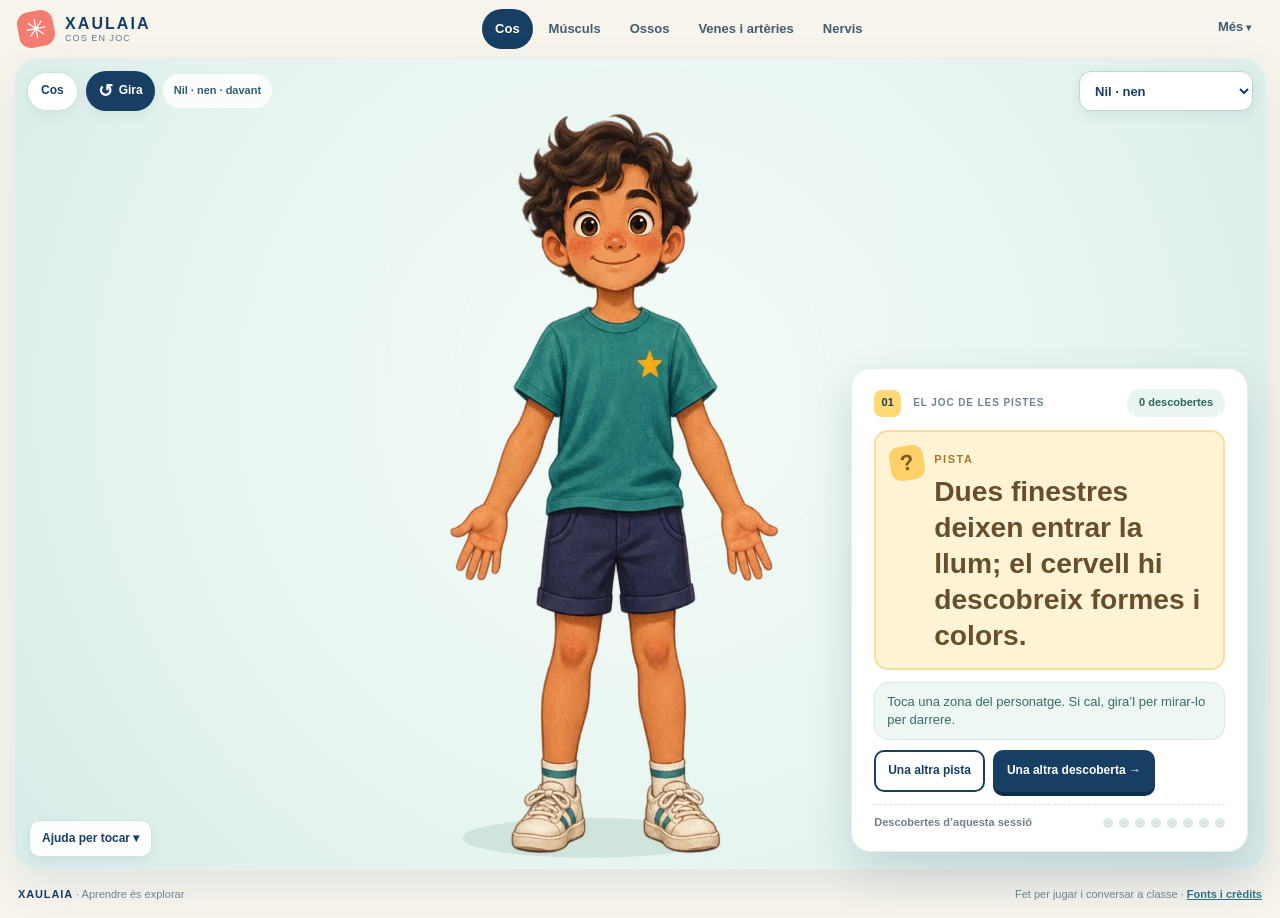
==== commit d5efb663: "Mostra la marca XAULAIA sense canviar els enllaços" ====
--- a/index.html
+++ b/index.html
@@ -8,22 +8,22 @@
   <link rel="manifest" href="./manifest.webmanifest">
   <link rel="icon" type="image/svg+xml" href="./icons/icon.svg">
   <link rel="apple-touch-icon" href="./icons/icon-192.png">
-  <link rel="stylesheet" href="./styles.css?v=9">
-  <link rel="stylesheet" href="./layout.css?v=9">
-  <title>Cos en joc · AULAIA</title>
+  <link rel="stylesheet" href="./styles.css?v=11">
+  <link rel="stylesheet" href="./layout.css?v=11">
+  <title>Cos en joc · XAULAIA</title>
 </head>
 <body class="app-page" data-mode="tickle">
   <a class="skip-link" href="#main">Salta al contingut</a>
   <header class="site-header">
-    <div class="brand" aria-label="AULAIA, Cos en joc">
+    <div class="brand" aria-label="XAULAIA, Cos en joc">
       <span class="brand-mark" aria-hidden="true">✳</span>
-      <span class="brand-text"><strong>AULAIA</strong><small>Cos en joc</small></span>
+      <span class="brand-text"><strong>XAULAIA</strong><small>Cos en joc</small></span>
     </div>
     <nav class="top-nav" aria-label="Activitats">
       <button class="nav-button is-active" type="button" data-mode="tickle" aria-current="page">Cos</button>
       <button class="nav-button" type="button" data-mode="muscles">Músculs</button>
       <button class="nav-button" type="button" data-mode="bones">Ossos</button>
-      <button class="nav-button" type="button" data-mode="circulation">Venes i artèries</button>
+      <button class="nav-button" type="button" data-mode="circulation" aria-label="Venes i artèries"><span class="nav-full">Venes i artèries</span><span class="nav-short" aria-hidden="true">Sang</span></button>
       <button class="nav-button" type="button" data-mode="nerves">Nervis</button>
     </nav>
     <details class="more-menu"><summary>Més</summary><div class="more-menu-popover"><button class="nav-button" type="button" data-mode="emotions">Cervell i emocions</button><button class="nav-button" type="button" data-mode="layers">Capes creades per mi</button></div></details>
@@ -31,7 +31,7 @@
   </header>
 
   <main id="main">
-    <h1 class="sr-only">Cos en joc · AULAIA</h1>
+    <h1 class="sr-only">Cos en joc · XAULAIA</h1>
 
     <div class="app-layout">
       <section class="figure-card" aria-labelledby="figureTitle">
@@ -75,6 +75,10 @@
                 <g class="bone-skull" fill="#fff7e5" stroke="#66849b" stroke-width="2.6">
                   <path d="M176 69 Q176 35 210 31 Q244 35 244 69 L240 91 Q237 110 223 119 L197 119 Q183 110 180 91 Z"/>
                   <path d="M188 104 Q210 119 232 104 L228 124 Q210 137 192 124 Z"/>
+                  <ellipse cx="195" cy="78" rx="9" ry="11" fill="#d9e8e9" stroke="#66849b" stroke-width="2"/>
+                  <ellipse cx="225" cy="78" rx="9" ry="11" fill="#d9e8e9" stroke="#66849b" stroke-width="2"/>
+                  <path d="M210 87 L205 101 L215 101 Z" fill="#d9e8e9" stroke="#66849b" stroke-width="1.5"/>
+                  <path d="M194 109 Q210 115 226 109 M196 114 L196 119 M203 115 L203 122 M210 115 L210 123 M217 115 L217 122 M224 114 L224 119" fill="none" stroke="#66849b" stroke-width="1.5"/>
                 </g>
                 <g class="bone-spine" fill="#fff7e5" stroke="#66849b" stroke-width="2">
                   <path d="M210 135 C209 184 209 270 210 335" fill="none" stroke="#d6e3e9" stroke-width="13"/>
@@ -286,9 +290,8 @@
           <h2 id="circulationTitle">Un circuit que no s’atura</h2>
           <p class="panel-lead">El cor empeny la sang cap als pulmons i cap a tot el cos. Mou el control per veure com canvia el ritme dels batecs.</p>
           <div class="heart-control"><div class="heart-pulse" aria-hidden="true">♥</div><div class="rate-readout"><strong><span id="bpmValue">90</span> <small>bpm</small></strong><span>batecs per minut</span></div><input id="bpmSlider" type="range" min="60" max="150" value="90" step="5" aria-label="Batecs per minut"><div class="slider-labels"><span>més tranquil</span><span>més ràpid</span></div></div>
-          <details class="learn-more"><summary>Segueix el recorregut de la sang</summary><div class="flow-card" aria-label="Camí simplificat de la sang"><div class="flow-line flow-blue"><span>Cos</span><b>→</b><span>Venes</span><b>→</b><span>Cor dret</span><b>→</b><span>Artèria pulmonar</span><b>→</b><span>Pulmons</span></div><div class="flow-line flow-red"><span>Pulmons</span><b>→</b><span>Venes pulmonars</span><b>→</b><span>Cor esquerre</span><b>→</b><span>Artèries</span><b>→</b><span>Cos</span></div></div></details>
+          <details class="learn-more"><summary>Segueix el recorregut de la sang</summary><div class="flow-card" aria-label="Camí simplificat de la sang"><div class="flow-line flow-blue"><span>Cos</span><b>→</b><span>Venes</span><b>→</b><span>Cor dret</span><b>→</b><span>Artèria pulmonar</span><b>→</b><span>Pulmons</span></div><div class="flow-line flow-red"><span>Pulmons</span><b>→</b><span>Venes pulmonars</span><b>→</b><span>Cor esquerre</span><b>→</b><span>Artèries</span><b>→</b><span>Cos</span></div></div><p class="tiny-note">Les artèries surten del cor i les venes hi tornen. El blau i el vermell són colors d’un esquema: la sang no és blava. El control és una simulació, no una mesura del teu pols.</p></details>
           <div class="fact-box"><strong>Sabies que…?</strong><p id="bpmFact">El cor batega una vegada i una altra. Si el ritme canvia, el recorregut de la sang continua sent el mateix.</p></div>
-          <p class="tiny-note">Les artèries surten del cor i les venes hi tornen. El blau i el vermell són colors d’un esquema: la sang no és blava. El control és una simulació, no una mesura del teu pols.</p>
         </section>
 
         <section id="nervesPanel" class="activity-panel" data-panel="nerves" aria-labelledby="nervesTitle" hidden>
@@ -326,7 +329,7 @@
       </div>
     </div>
   </main>
-  <footer class="site-footer"><span><strong>AULAIA</strong> · Aprendre és explorar</span><span>Fet per jugar i conversar a classe · <a href="./credits.html?v=9">Fonts i crèdits</a></span></footer>
-  <script src="./app.js?v=9" defer></script>
+  <footer class="site-footer"><span><strong>XAULAIA</strong> · Aprendre és explorar</span><span>Fet per jugar i conversar a classe · <a href="./credits.html?v=11">Fonts i crèdits</a></span></footer>
+  <script src="./app.js?v=11" defer></script>
 </body>
 </html>
--- a/layout.css
+++ b/layout.css
@@ -6,6 +6,7 @@
 .app-page .top-nav{margin:auto;gap:3px;flex-wrap:nowrap}
 .app-page .nav-button{font-size:13px;padding:9px 13px;min-height:40px}
 .app-page .nav-button.is-active{box-shadow:none}
+.app-page .nav-short{display:none}
 .app-page .install-button{padding:8px 10px;font-size:11px;border-radius:10px}
 .more-menu{position:relative;flex:0 0 auto}
 .more-menu>summary{list-style:none;cursor:pointer;color:#415d71;border-radius:12px;padding:9px 11px;font-size:13px;font-weight:800;min-height:40px}
@@ -105,6 +106,8 @@
 }
 @media(max-width:520px){
   .app-page .top-nav .nav-button{font-size:12px;padding:8px 10px;min-height:38px}
+  .app-page .top-nav .nav-full{display:none}
+  .app-page .top-nav .nav-short{display:inline}
   .app-page .more-menu>summary{font-size:12px;padding:8px;min-height:38px}
   .app-page .layer-badge{display:none}
   .app-page .round-action{min-height:37px;padding:5px 10px}
@@ -116,18 +119,43 @@
 }
 @media(max-width:700px) and (orientation:portrait){
   .app-page:is([data-mode=tickle],[data-mode=bones]) .app-layout{display:flex;flex-direction:column}
-  .app-page:is([data-mode=tickle],[data-mode=bones]) .activity-column{order:-1;position:sticky;top:0;right:auto;bottom:auto;z-index:8;max-height:min(35dvh,225px);overflow:auto;border-radius:18px 18px 0 0}
-  .app-page:is([data-mode=tickle],[data-mode=bones]) .activity-panel{border-radius:18px 18px 0 0;padding:10px 12px}
+  .app-page:is([data-mode=tickle],[data-mode=bones]) .activity-column{order:-1;position:sticky;top:0;right:auto;bottom:auto;z-index:8;max-height:190px;overflow:auto;border-radius:18px 18px 0 0}
+  .app-page:is([data-mode=tickle],[data-mode=bones]) .activity-panel{border-radius:18px 18px 0 0;padding:8px 11px}
   .app-page:is([data-mode=tickle],[data-mode=bones]) .figure-card{order:0;border-radius:0 0 18px 18px}
   .app-page:is([data-mode=tickle],[data-mode=bones]) .body-stage{border-radius:0 0 18px 18px}
-  .app-page:is([data-mode=tickle],[data-mode=bones]) .activity-kicker{font-size:9px}
-  .app-page:is([data-mode=tickle],[data-mode=bones]) .clue-card{margin:5px 0;padding:8px 10px;gap:8px}
-  .app-page:is([data-mode=tickle],[data-mode=bones]) .clue-card p{font-size:16px;line-height:1.2}
-  .app-page:is([data-mode=tickle],[data-mode=bones]) .feedback{padding:6px 8px;font-size:11px;line-height:1.3}
-  .app-page:is([data-mode=tickle],[data-mode=bones]) .panel-actions{margin-top:5px}
-  .app-page:is([data-mode=tickle],[data-mode=bones]) .panel-actions button{min-height:37px;padding:6px 8px;font-size:11px}
+  .app-page:is([data-mode=tickle],[data-mode=bones]) .activity-kicker{display:none}
+  .app-page:is([data-mode=tickle],[data-mode=bones]) .clue-card{margin:0 0 5px;padding:6px 8px;gap:7px}
+  .app-page:is([data-mode=tickle],[data-mode=bones]) .clue-icon{width:24px;height:24px;font-size:16px}
+  .app-page:is([data-mode=tickle],[data-mode=bones]) .clue-label{font-size:9px}
+  .app-page:is([data-mode=tickle],[data-mode=bones]) .clue-card p{font-size:15px;line-height:1.18;margin-top:2px}
+  .app-page:is([data-mode=tickle],[data-mode=bones]) .feedback{padding:5px 7px;font-size:11px;line-height:1.25;max-height:40px;overflow:auto}
+  .app-page:is([data-mode=tickle],[data-mode=bones]) .panel-actions{margin-top:4px}
+  .app-page:is([data-mode=tickle],[data-mode=bones]) .panel-actions button{min-height:34px;padding:5px 8px;font-size:11px}
   .app-page[data-mode=tickle] .progress-row,.app-page[data-mode=bones] #bonesTitle,.app-page[data-mode=bones] #bonesPanel>.panel-lead,.app-page[data-mode=bones] #bonesPanel .learn-more{display:none}
-  .app-page[data-mode=tickle] #ticklePanel .clue-card p{font-size:16px}
+  .app-page[data-mode=tickle] #ticklePanel .clue-card{margin:0 0 5px}
+  .app-page[data-mode=tickle] #ticklePanel .clue-card p{font-size:15px}
+  .app-page:is([data-mode=circulation],[data-mode=nerves]) .app-layout{display:flex;flex-direction:column}
+  .app-page:is([data-mode=circulation],[data-mode=nerves]) .activity-column{order:-1;position:sticky;top:0;right:auto;bottom:auto;z-index:8;max-height:210px;overflow:auto;border-radius:18px 18px 0 0}
+  .app-page:is([data-mode=circulation],[data-mode=nerves]) .activity-panel{border-radius:18px 18px 0 0;padding:8px 11px}
+  .app-page:is([data-mode=circulation],[data-mode=nerves]) .figure-card{order:0;border-radius:0 0 18px 18px}
+  .app-page:is([data-mode=circulation],[data-mode=nerves]) .body-stage{border-radius:0 0 18px 18px}
+  .app-page:is([data-mode=circulation],[data-mode=nerves]) .activity-kicker,.app-page:is([data-mode=circulation],[data-mode=nerves]) .activity-panel h2,.app-page:is([data-mode=circulation],[data-mode=nerves]) .activity-panel>.panel-lead{display:none}
+  .app-page[data-mode=circulation] .heart-control{margin:0;padding:7px;grid-template-columns:40px 1fr;column-gap:10px}
+  .app-page[data-mode=circulation] .heart-pulse{width:39px;height:39px;font-size:22px;border-radius:11px}
+  .app-page[data-mode=circulation] .rate-readout strong{font-size:23px}
+  .app-page[data-mode=circulation] .heart-control input{margin:6px 0 1px}
+  .app-page[data-mode=circulation] .slider-labels{font-size:9px}
+  .app-page[data-mode=circulation] .learn-more{margin-top:5px;padding-top:5px}
+  .app-page[data-mode=circulation] #circulationPanel>.fact-box{display:none}
+  .app-page[data-mode=nerves] .activity-column{max-height:250px}
+  .app-page[data-mode=nerves] .clue-card{margin:0 0 6px;padding:6px 8px;gap:7px}
+  .app-page[data-mode=nerves] .clue-icon{width:24px;height:24px;font-size:16px}
+  .app-page[data-mode=nerves] .clue-card p{font-size:15px;line-height:1.18;margin-top:2px}
+  .app-page[data-mode=nerves] .nerve-choices{margin:6px 0;gap:5px}
+  .app-page[data-mode=nerves] .nerve-choice{min-height:44px;padding:5px;font-size:11px}
+  .app-page[data-mode=nerves] .feedback{padding:5px 7px;font-size:11px;max-height:40px;overflow:auto}
+  .app-page[data-mode=nerves] #nextNerveButton{min-height:34px;margin:5px 0;padding:5px}
+  .app-page[data-mode=nerves] #nervesPanel .learn-more{display:none}
 }
 @media(prefers-reduced-motion:reduce){
   .app-page .body-stage[data-layer=nerves] .nerve-route{transition:none}
